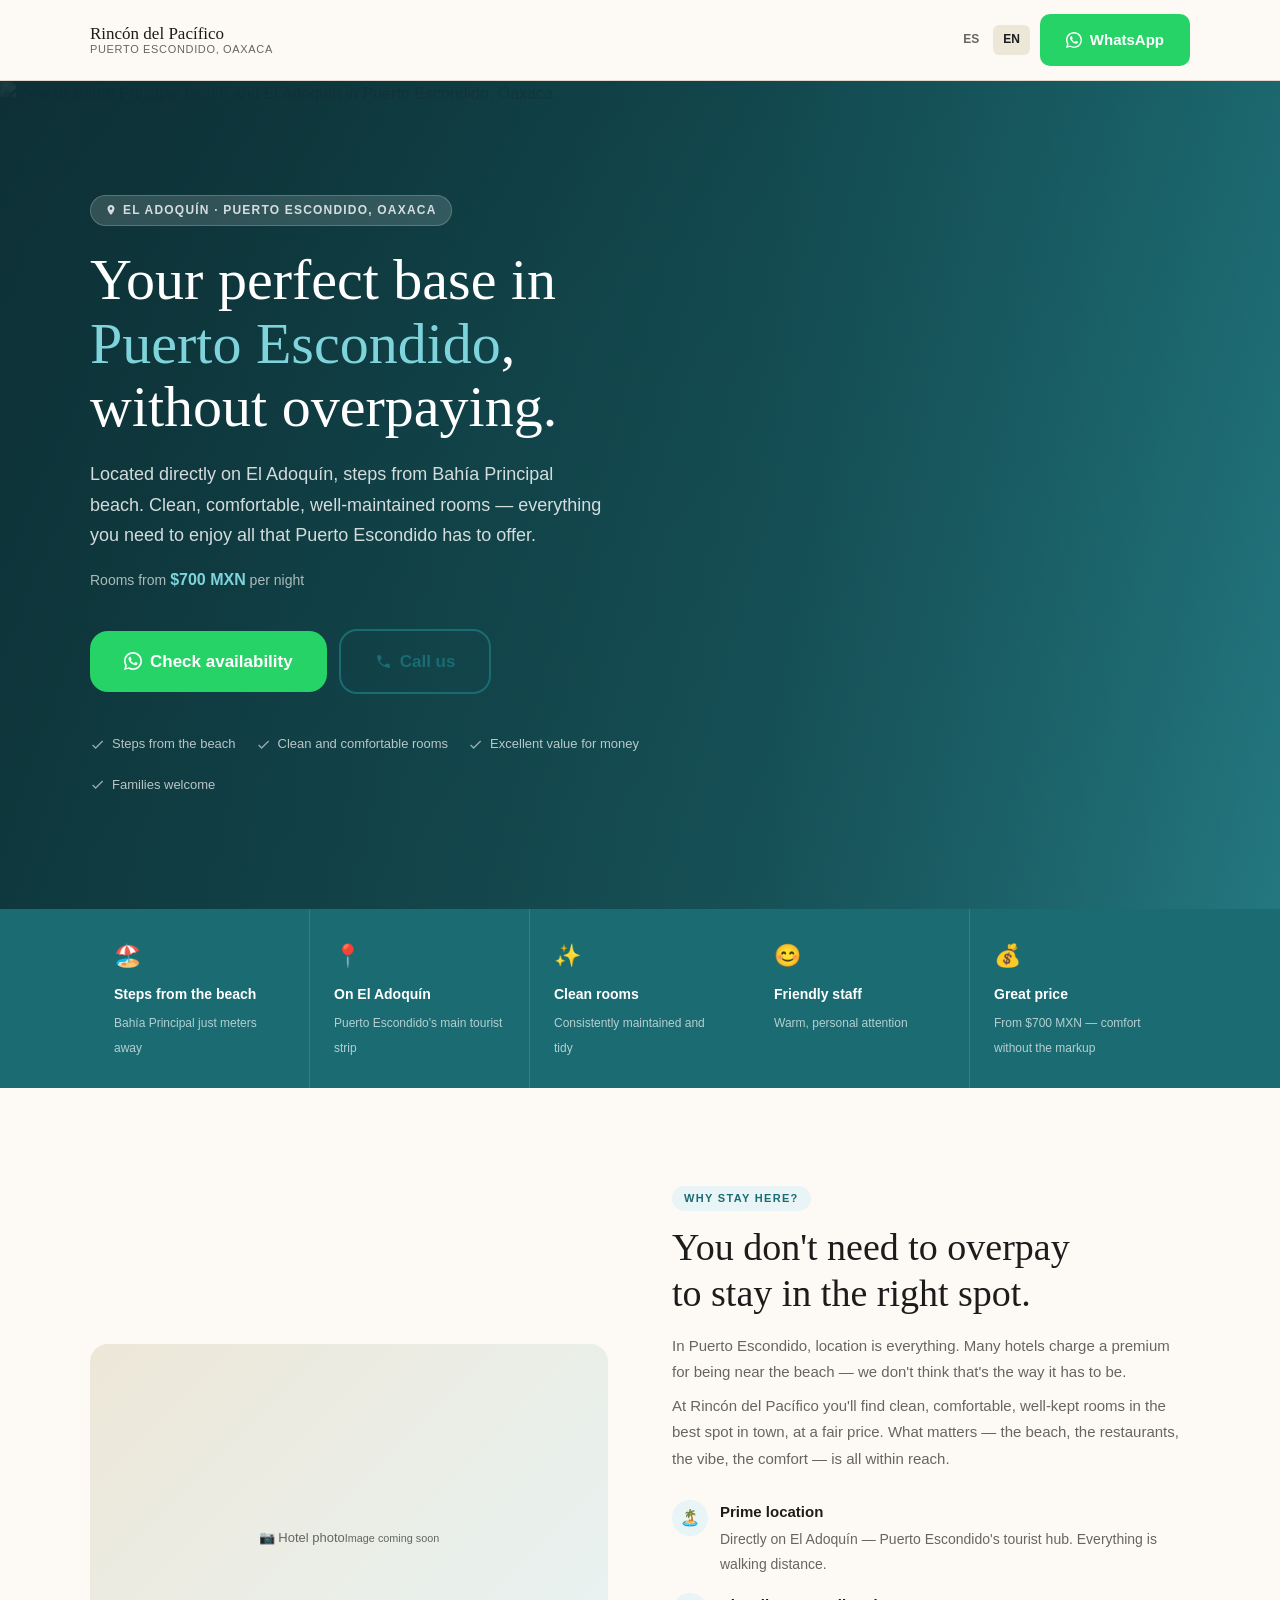
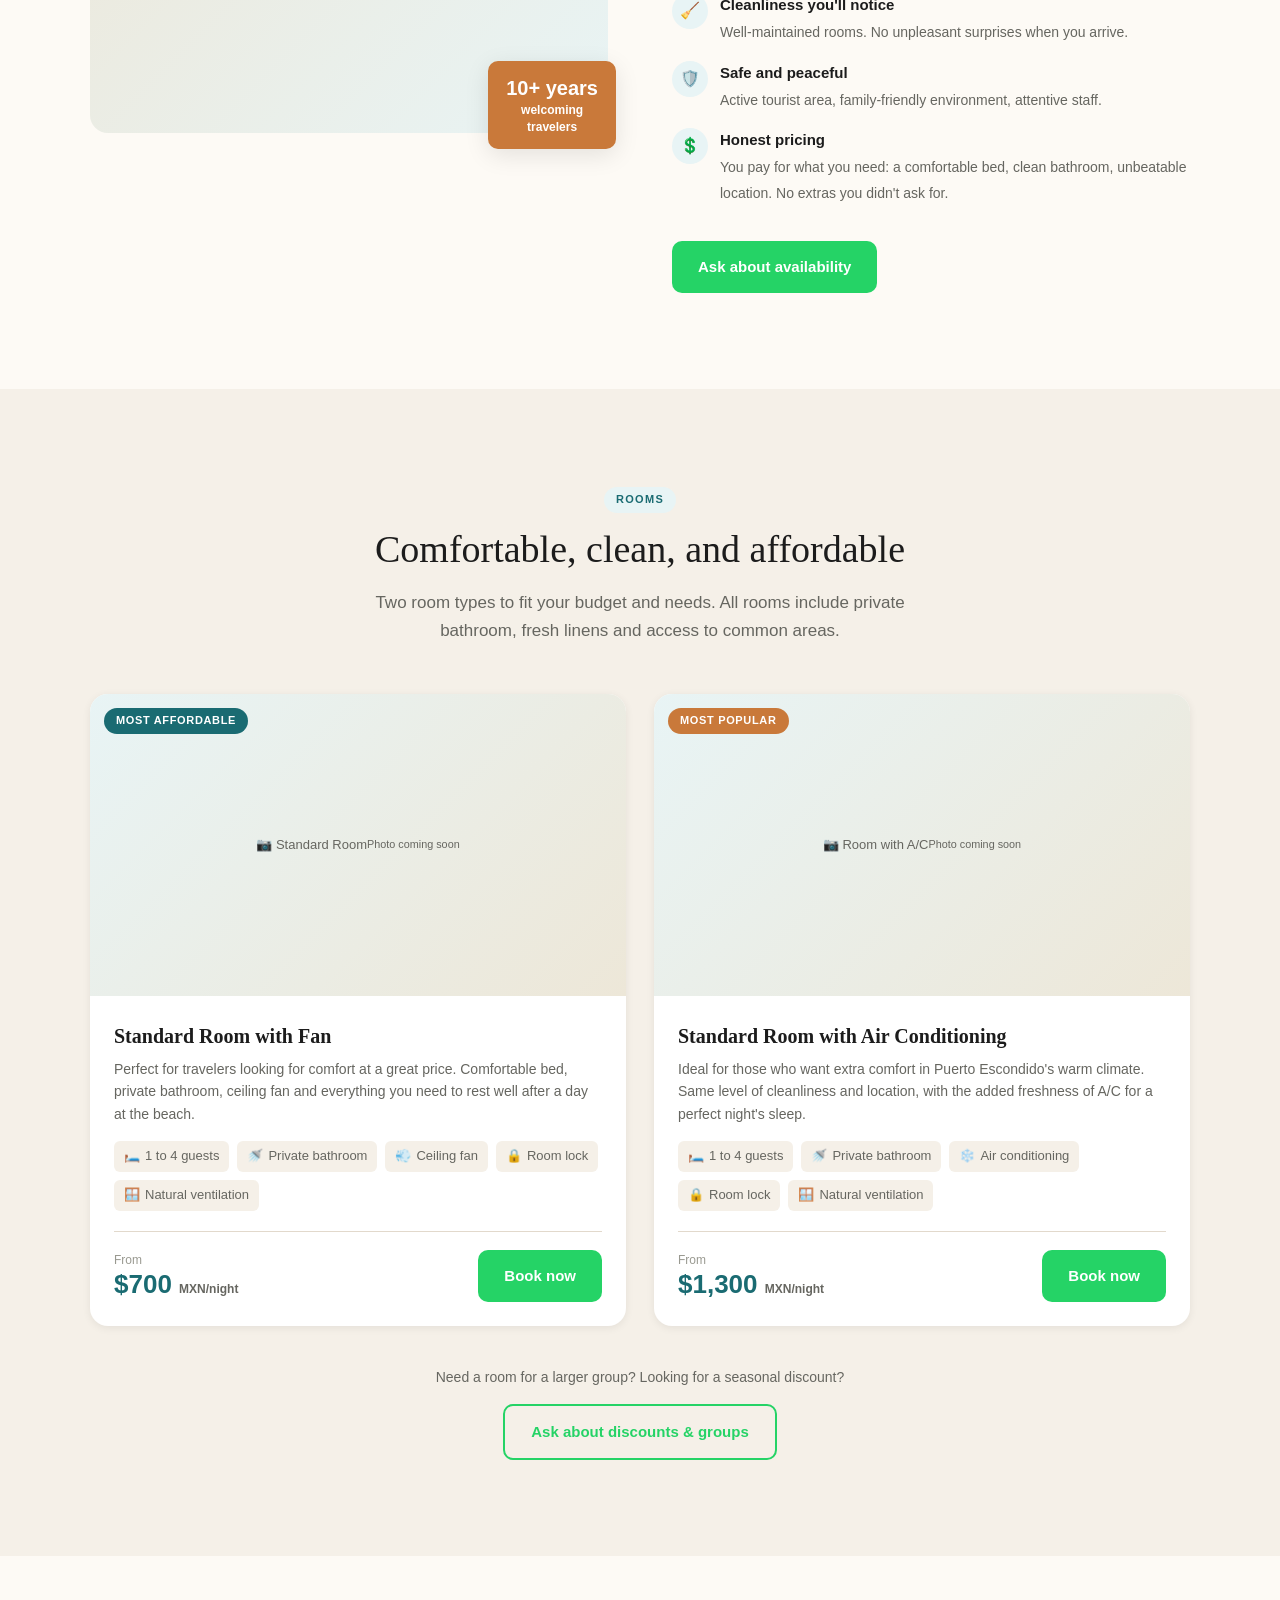
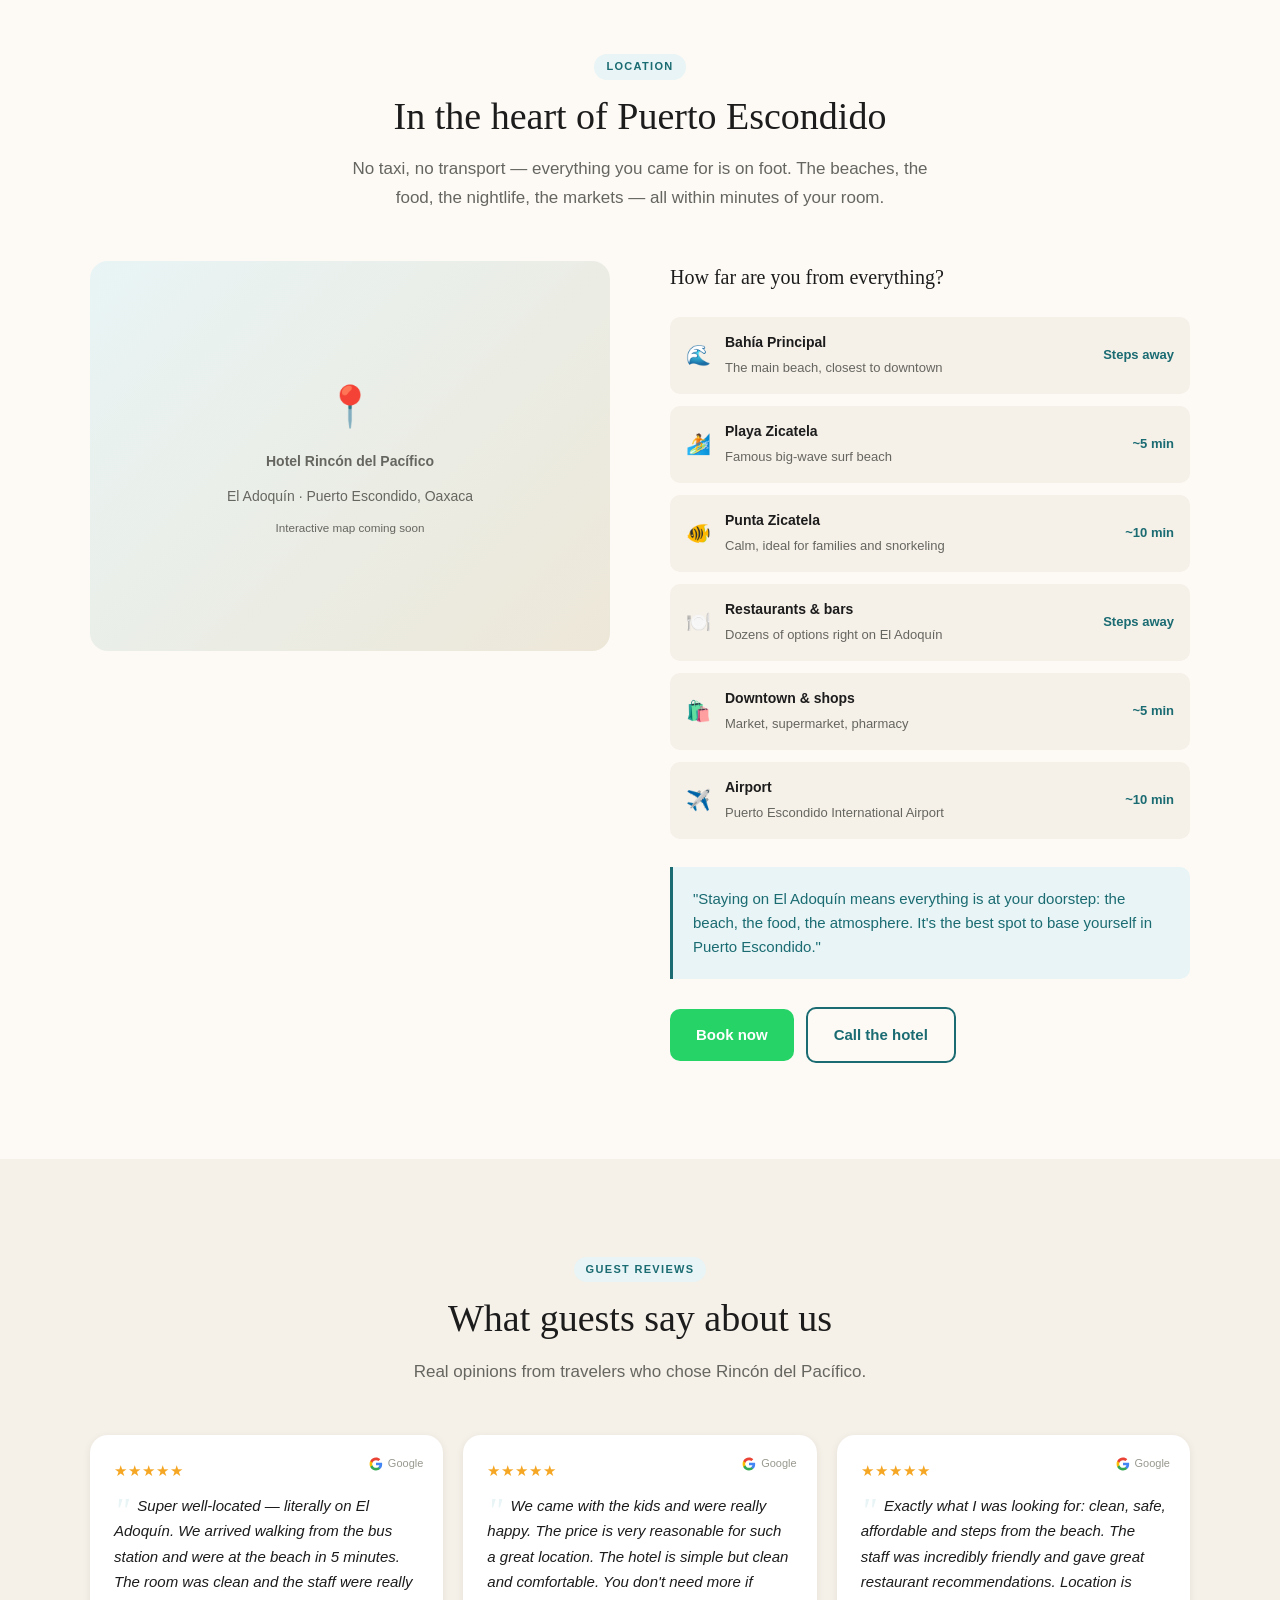
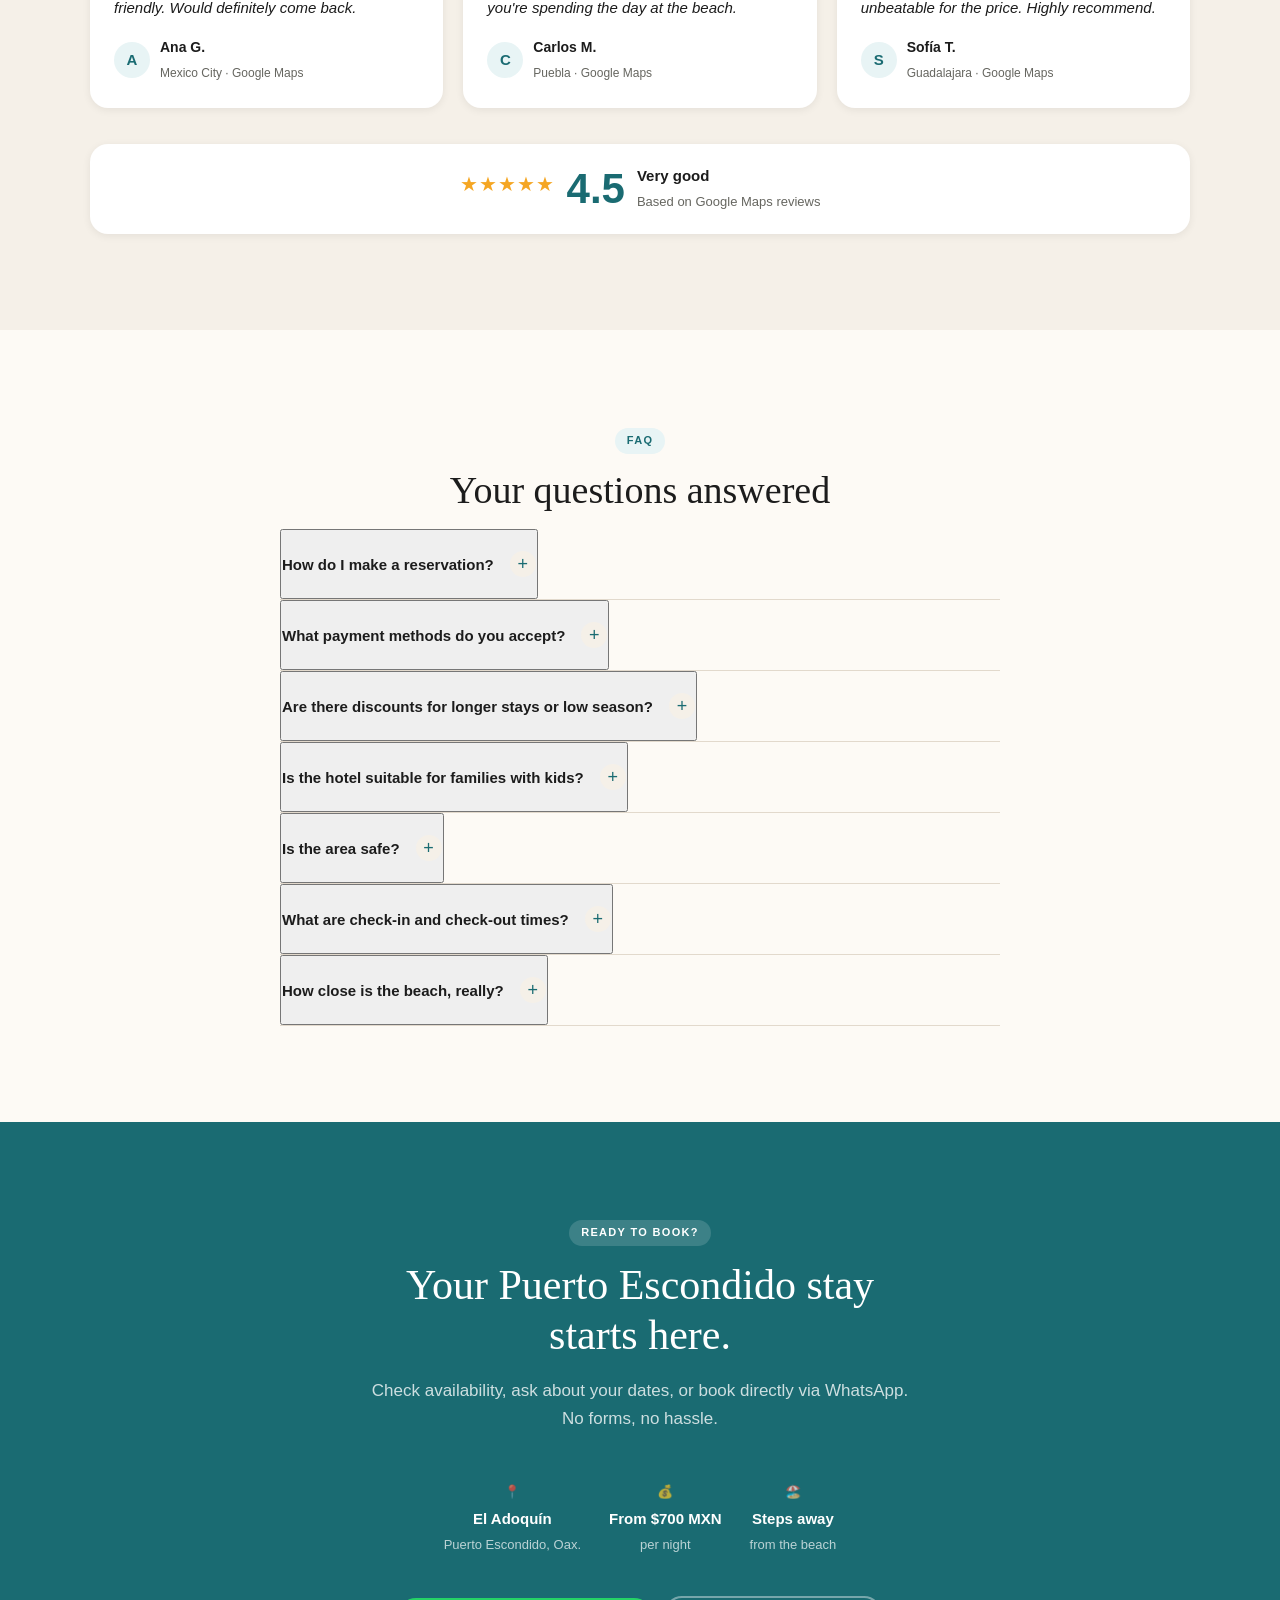
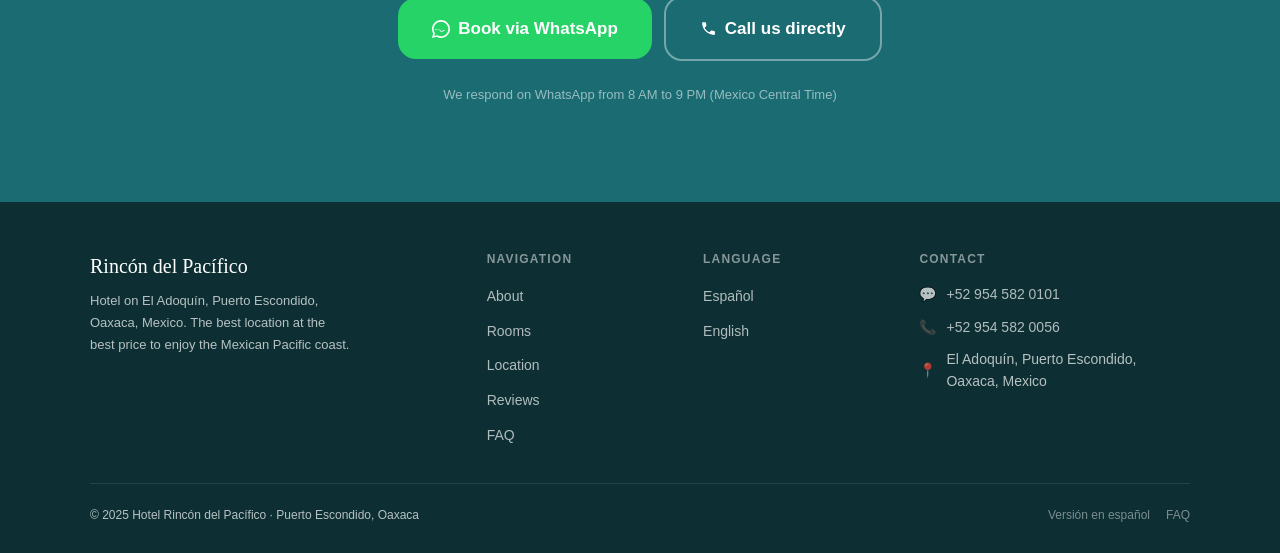
==== index-en.html @ 61cba20d "first commit" ====
<!DOCTYPE html>
<html lang="en">
<head>
  <meta charset="UTF-8" />
  <meta name="viewport" content="width=device-width, initial-scale=1.0" />

  <!-- SEO -->
  <title>Hotel Rincón del Pacífico — Hotel in Puerto Escondido, Steps from the Beach</title>
  <meta name="description"
    content="Hotel in Puerto Escondido located directly on El Adoquín, steps from Bahía Principal beach. Clean, comfortable rooms from $700 MXN. Great location, honest price. Book via WhatsApp." />
  <meta name="keywords"
    content="hotel Puerto Escondido, cheap hotel Puerto Escondido, hotel near beach Puerto Escondido, hotel El Adoquin Puerto Escondido, budget hotel Oaxaca Mexico" />
  <meta name="robots" content="index, follow" />
  <link rel="canonical" href="https://rincondelpacifico.mx/index-en.html" />

  <!-- Open Graph -->
  <meta property="og:type" content="website" />
  <meta property="og:title" content="Hotel Rincón del Pacífico — Puerto Escondido, Oaxaca" />
  <meta property="og:description"
    content="Hotel in the heart of El Adoquín, steps from the beach. Clean, comfortable and great value. Book via WhatsApp." />
  <!-- og:image placeholder — replace with actual hotel photo URL -->
  <meta property="og:image" content="https://rincondelpacifico.mx/img/og-hotel.jpg" />
  <meta property="og:url" content="https://rincondelpacifico.mx/index-en.html" />
  <meta property="og:locale" content="en_US" />

  <!-- Local Business structured data -->
  <script type="application/ld+json">
  {
    "@context": "https://schema.org",
    "@type": "LodgingBusiness",
    "name": "Rincón del Pacífico",
    "description": "Hotel in Puerto Escondido located on El Adoquín, steps from Bahía Principal beach.",
    "address": {
      "@type": "PostalAddress",
      "streetAddress": "El Adoquín",
      "addressLocality": "Puerto Escondido",
      "addressRegion": "Oaxaca",
      "addressCountry": "MX"
    },
    "telephone": "+529545820056",
    "priceRange": "$$",
    "url": "https://rincondelpacifico.mx"
  }
  </script>

  <link rel="stylesheet" href="styles.css" />
</head>

<body>

  <!-- ============================================================
       HEADER
       ============================================================ -->
  <header class="site-header" role="banner">
    <div class="container">
      <div class="header-inner">

        <!-- Logo -->
        <a href="index-en.html" class="logo" aria-label="Rincón del Pacífico — Home">
          <span class="logo-name">Rincón del Pacífico</span>
          <span class="logo-location">Puerto Escondido, Oaxaca</span>
        </a>

        <!-- Actions -->
        <div class="header-actions">

          <!-- Language switcher -->
          <nav class="lang-switcher" aria-label="Change language">
            <a href="index.html" lang="es">ES</a>
            <a href="index-en.html" class="active" aria-current="page" lang="en">EN</a>
          </nav>

          <!-- Header CTA (desktop only) -->
          <a href="https://wa.me/529545820101?text=Hi%2C%20I%20would%20like%20to%20check%20availability%20at%20Hotel%20Rinc%C3%B3n%20del%20Pac%C3%ADfico."
             class="btn btn-wa header-wa"
             target="_blank"
             rel="noopener noreferrer"
             aria-label="Check availability on WhatsApp">
            <svg width="16" height="16" viewBox="0 0 24 24" fill="currentColor" aria-hidden="true">
              <path d="M17.472 14.382c-.297-.149-1.758-.867-2.03-.967-.273-.099-.471-.148-.67.15-.197.297-.767.966-.94 1.164-.173.199-.347.223-.644.075-.297-.15-1.255-.463-2.39-1.475-.883-.788-1.48-1.761-1.653-2.059-.173-.297-.018-.458.13-.606.134-.133.298-.347.446-.52.149-.174.198-.298.298-.497.099-.198.05-.371-.025-.52-.075-.149-.669-1.612-.916-2.207-.242-.579-.487-.5-.669-.51-.173-.008-.371-.01-.57-.01-.198 0-.52.074-.792.372-.272.297-1.04 1.016-1.04 2.479 0 1.462 1.065 2.875 1.213 3.074.149.198 2.096 3.2 5.077 4.487.709.306 1.262.489 1.694.625.712.227 1.36.195 1.871.118.571-.085 1.758-.719 2.006-1.413.248-.694.248-1.289.173-1.413-.074-.124-.272-.198-.57-.347z"/>
              <path d="M12 0C5.373 0 0 5.373 0 12c0 2.123.554 4.117 1.528 5.847L.057 23.882l6.198-1.625A11.933 11.933 0 0012 24c6.627 0 12-5.373 12-12S18.627 0 12 0zm0 21.818a9.795 9.795 0 01-4.994-1.366l-.358-.212-3.68.965.981-3.581-.234-.37A9.79 9.79 0 012.182 12c0-5.415 4.403-9.818 9.818-9.818 5.415 0 9.818 4.403 9.818 9.818 0 5.415-4.403 9.818-9.818 9.818z"/>
            </svg>
            WhatsApp
          </a>
        </div>

      </div>
    </div>
  </header>

  <main id="main">

    <!-- ============================================================
         HERO
         ============================================================ -->
    <section class="hero" aria-label="Hotel introduction">
      <div class="hero-bg">
        <!-- IMAGE PLACEHOLDER — replace with high-quality photo of hotel exterior, beach, or Adoquín view
             Recommended: 1600×900px, WebP format, alt="View of Bahía Principal beach from Hotel Rincón del Pacífico in Puerto Escondido" -->
        <img src="img/hero.jpg"
             alt="View of Bahía Principal beach and El Adoquín in Puerto Escondido, Oaxaca"
             loading="eager"
             width="1600"
             height="900" />
      </div>
      <div class="hero-overlay" aria-hidden="true"></div>

      <div class="container">
        <div class="hero-content">

          <p class="hero-tag">
            <svg width="12" height="12" viewBox="0 0 24 24" fill="currentColor" aria-hidden="true"><path d="M12 2C8.13 2 5 5.13 5 9c0 5.25 7 13 7 13s7-7.75 7-13c0-3.87-3.13-7-7-7zm0 9.5c-1.38 0-2.5-1.12-2.5-2.5s1.12-2.5 2.5-2.5 2.5 1.12 2.5 2.5-1.12 2.5-2.5 2.5z"/></svg>
            El Adoquín · Puerto Escondido, Oaxaca
          </p>

          <h1 class="hero-title">
            Your perfect base in<br />
            <em>Puerto Escondido</em>,<br />
            without overpaying.
          </h1>

          <p class="hero-sub">
            Located directly on El Adoquín, steps from Bahía Principal beach.
            Clean, comfortable, well-maintained rooms — everything you need
            to enjoy all that Puerto Escondido has to offer.
          </p>

          <p class="hero-price-hint">
            Rooms from <strong>$700 MXN</strong> per night
          </p>

          <div class="cta-group">
            <a href="https://wa.me/529545820101?text=Hi%2C%20I%20would%20like%20to%20check%20availability%20and%20rates%20at%20Hotel%20Rinc%C3%B3n%20del%20Pac%C3%ADfico."
               class="btn btn-wa btn-lg"
               target="_blank"
               rel="noopener noreferrer"
               aria-label="Check availability on WhatsApp">
              <svg width="18" height="18" viewBox="0 0 24 24" fill="currentColor" aria-hidden="true">
                <path d="M17.472 14.382c-.297-.149-1.758-.867-2.03-.967-.273-.099-.471-.148-.67.15-.197.297-.767.966-.94 1.164-.173.199-.347.223-.644.075-.297-.15-1.255-.463-2.39-1.475-.883-.788-1.48-1.761-1.653-2.059-.173-.297-.018-.458.13-.606.134-.133.298-.347.446-.52.149-.174.198-.298.298-.497.099-.198.05-.371-.025-.52-.075-.149-.669-1.612-.916-2.207-.242-.579-.487-.5-.669-.51-.173-.008-.371-.01-.57-.01-.198 0-.52.074-.792.372-.272.297-1.04 1.016-1.04 2.479 0 1.462 1.065 2.875 1.213 3.074.149.198 2.096 3.2 5.077 4.487.709.306 1.262.489 1.694.625.712.227 1.36.195 1.871.118.571-.085 1.758-.719 2.006-1.413.248-.694.248-1.289.173-1.413-.074-.124-.272-.198-.57-.347z"/>
                <path d="M12 0C5.373 0 0 5.373 0 12c0 2.123.554 4.117 1.528 5.847L.057 23.882l6.198-1.625A11.933 11.933 0 0012 24c6.627 0 12-5.373 12-12S18.627 0 12 0zm0 21.818a9.795 9.795 0 01-4.994-1.366l-.358-.212-3.68.965.981-3.581-.234-.37A9.79 9.79 0 012.182 12c0-5.415 4.403-9.818 9.818-9.818 5.415 0 9.818 4.403 9.818 9.818 0 5.415-4.403 9.818-9.818 9.818z"/>
              </svg>
              Check availability
            </a>
            <a href="tel:+529545820056"
               class="btn btn-call btn-lg"
               aria-label="Call the hotel">
              <svg width="17" height="17" viewBox="0 0 24 24" fill="currentColor" aria-hidden="true">
                <path d="M6.62 10.79c1.44 2.83 3.76 5.14 6.59 6.59l2.2-2.2c.27-.27.67-.36 1.02-.24 1.12.37 2.33.57 3.57.57.55 0 1 .45 1 1V20c0 .55-.45 1-1 1-9.39 0-17-7.61-17-17 0-.55.45-1 1-1h3.5c.55 0 1 .45 1 1 0 1.25.2 2.45.57 3.57.11.35.03.74-.25 1.02l-2.2 2.2z"/>
              </svg>
              Call us
            </a>
          </div>

          <div class="hero-trust" aria-label="Hotel key highlights">
            <div class="hero-trust-item">
              <svg width="15" height="15" viewBox="0 0 24 24" fill="currentColor" aria-hidden="true"><path d="M9 16.17L4.83 12l-1.42 1.41L9 19 21 7l-1.41-1.41z"/></svg>
              Steps from the beach
            </div>
            <div class="hero-trust-item">
              <svg width="15" height="15" viewBox="0 0 24 24" fill="currentColor" aria-hidden="true"><path d="M9 16.17L4.83 12l-1.42 1.41L9 19 21 7l-1.41-1.41z"/></svg>
              Clean and comfortable rooms
            </div>
            <div class="hero-trust-item">
              <svg width="15" height="15" viewBox="0 0 24 24" fill="currentColor" aria-hidden="true"><path d="M9 16.17L4.83 12l-1.42 1.41L9 19 21 7l-1.41-1.41z"/></svg>
              Excellent value for money
            </div>
            <div class="hero-trust-item">
              <svg width="15" height="15" viewBox="0 0 24 24" fill="currentColor" aria-hidden="true"><path d="M9 16.17L4.83 12l-1.42 1.41L9 19 21 7l-1.41-1.41z"/></svg>
              Families welcome
            </div>
          </div>

        </div>
      </div>
    </section>

    <!-- ============================================================
         BENEFITS STRIP
         ============================================================ -->
    <section class="benefits-strip" aria-label="Key benefits">
      <div class="container">
        <ul class="benefits-grid" role="list">
          <li class="benefit-item">
            <span class="benefit-icon" aria-hidden="true">🏖️</span>
            <div class="benefit-text">
              <strong>Steps from the beach</strong>
              <span>Bahía Principal just meters away</span>
            </div>
          </li>
          <li class="benefit-item">
            <span class="benefit-icon" aria-hidden="true">📍</span>
            <div class="benefit-text">
              <strong>On El Adoquín</strong>
              <span>Puerto Escondido's main tourist strip</span>
            </div>
          </li>
          <li class="benefit-item">
            <span class="benefit-icon" aria-hidden="true">✨</span>
            <div class="benefit-text">
              <strong>Clean rooms</strong>
              <span>Consistently maintained and tidy</span>
            </div>
          </li>
          <li class="benefit-item">
            <span class="benefit-icon" aria-hidden="true">😊</span>
            <div class="benefit-text">
              <strong>Friendly staff</strong>
              <span>Warm, personal attention</span>
            </div>
          </li>
          <li class="benefit-item">
            <span class="benefit-icon" aria-hidden="true">💰</span>
            <div class="benefit-text">
              <strong>Great price</strong>
              <span>From $700 MXN — comfort without the markup</span>
            </div>
          </li>
        </ul>
      </div>
    </section>

    <!-- ============================================================
         WHY STAY HERE
         ============================================================ -->
    <section id="about" class="why-section section-py" aria-labelledby="why-title">
      <div class="container">
        <div class="why-grid">

          <!-- Visual -->
          <div class="why-visual reveal">
            <div class="why-img-wrap">
              <!-- IMAGE PLACEHOLDER — replace with hotel exterior or courtyard photo
                   Recommended: 800×600px, alt="Exterior of Hotel Rincón del Pacífico in Puerto Escondido" -->
              <div class="why-img-placeholder" role="img" aria-label="Hotel photo — coming soon">
                📷 Hotel photo<br /><small>Image coming soon</small>
              </div>
            </div>
            <div class="why-badge" aria-label="Over 10 years welcoming guests">
              <strong>10+ years</strong>
              welcoming<br />travelers
            </div>
          </div>

          <!-- Content -->
          <div class="why-content reveal reveal-delay-2">
            <p class="tag">Why stay here?</p>
            <h2 id="why-title" class="section-title">
              You don't need to overpay<br />to stay in the right spot.
            </h2>
            <p style="font-size:15px; color:var(--text-muted); line-height:1.75; margin-bottom:8px;">
              In Puerto Escondido, location is everything. Many hotels charge a premium
              for being near the beach — we don't think that's the way it has to be.
            </p>
            <p style="font-size:15px; color:var(--text-muted); line-height:1.75;">
              At Rincón del Pacífico you'll find clean, comfortable, well-kept rooms
              in the best spot in town, at a fair price. What matters — the beach,
              the restaurants, the vibe, the comfort — is all within reach.
            </p>

            <ul class="why-points" role="list">
              <li class="why-point">
                <div class="why-point-icon" aria-hidden="true">🏝️</div>
                <div class="why-point-text">
                  <strong>Prime location</strong>
                  <span>Directly on El Adoquín — Puerto Escondido's tourist hub. Everything is walking distance.</span>
                </div>
              </li>
              <li class="why-point">
                <div class="why-point-icon" aria-hidden="true">🧹</div>
                <div class="why-point-text">
                  <strong>Cleanliness you'll notice</strong>
                  <span>Well-maintained rooms. No unpleasant surprises when you arrive.</span>
                </div>
              </li>
              <li class="why-point">
                <div class="why-point-icon" aria-hidden="true">🛡️</div>
                <div class="why-point-text">
                  <strong>Safe and peaceful</strong>
                  <span>Active tourist area, family-friendly environment, attentive staff.</span>
                </div>
              </li>
              <li class="why-point">
                <div class="why-point-icon" aria-hidden="true">💲</div>
                <div class="why-point-text">
                  <strong>Honest pricing</strong>
                  <span>You pay for what you need: a comfortable bed, clean bathroom, unbeatable location. No extras you didn't ask for.</span>
                </div>
              </li>
            </ul>

            <div class="cta-group">
              <a href="https://wa.me/529545820101?text=Hi%2C%20I%20would%20like%20to%20know%20more%20about%20the%20hotel%20and%20your%20rates."
                 class="btn btn-wa"
                 target="_blank"
                 rel="noopener noreferrer">
                Ask about availability
              </a>
            </div>
          </div>

        </div>
      </div>
    </section>

    <!-- ============================================================
         ROOMS
         ============================================================ -->
    <section id="rooms" class="rooms-section section-py" aria-labelledby="rooms-title">
      <div class="container">
        <div class="text-center">
          <p class="tag">Rooms</p>
          <h2 id="rooms-title" class="section-title">
            Comfortable, clean, and affordable
          </h2>
          <p class="section-sub">
            Two room types to fit your budget and needs.
            All rooms include private bathroom, fresh linens and access to common areas.
          </p>
        </div>

        <div class="rooms-grid">

          <!-- Room 1: Fan -->
          <article class="room-card reveal" aria-label="Standard Room with Fan">
            <div class="room-img">
              <!-- IMAGE PLACEHOLDER — replace with fan room photo
                   Recommended: 800×450px, alt="Standard room with ceiling fan at Hotel Rincón del Pacífico" -->
              <div class="room-img-placeholder" role="img" aria-label="Standard room with fan photo — coming soon">
                📷 Standard Room<br /><small>Photo coming soon</small>
              </div>
              <span class="room-badge">Most affordable</span>
            </div>
            <div class="room-body">
              <h3 class="room-title">Standard Room with Fan</h3>
              <p class="room-desc">
                Perfect for travelers looking for comfort at a great price. Comfortable bed,
                private bathroom, ceiling fan and everything you need to rest well
                after a day at the beach.
              </p>
              <ul class="room-features" role="list" aria-label="Room features">
                <li class="room-feature"><span aria-hidden="true">🛏️</span> 1 to 4 guests</li>
                <li class="room-feature"><span aria-hidden="true">🚿</span> Private bathroom</li>
                <li class="room-feature"><span aria-hidden="true">💨</span> Ceiling fan</li>
                <li class="room-feature"><span aria-hidden="true">🔒</span> Room lock</li>
                <li class="room-feature"><span aria-hidden="true">🪟</span> Natural ventilation</li>
              </ul>
              <div class="room-footer">
                <div class="room-price">
                  <span class="room-price-from">From</span>
                  <span class="room-price-amount">$700 <span class="room-price-night">MXN/night</span></span>
                </div>
                <a href="https://wa.me/529545820101?text=Hi%2C%20I%27m%20interested%20in%20a%20standard%20room%20with%20fan.%20Do%20you%20have%20availability%3F"
                   class="btn btn-wa"
                   target="_blank"
                   rel="noopener noreferrer"
                   aria-label="Book fan room on WhatsApp">
                  Book now
                </a>
              </div>
            </div>
          </article>

          <!-- Room 2: AC -->
          <article class="room-card reveal reveal-delay-2" aria-label="Standard Room with Air Conditioning">
            <div class="room-img">
              <!-- IMAGE PLACEHOLDER — replace with AC room photo
                   Recommended: 800×450px, alt="Standard room with air conditioning at Hotel Rincón del Pacífico" -->
              <div class="room-img-placeholder" role="img" aria-label="Standard room with AC photo — coming soon">
                📷 Room with A/C<br /><small>Photo coming soon</small>
              </div>
              <span class="room-badge" style="background: var(--accent);">Most popular</span>
            </div>
            <div class="room-body">
              <h3 class="room-title">Standard Room with Air Conditioning</h3>
              <p class="room-desc">
                Ideal for those who want extra comfort in Puerto Escondido's warm climate.
                Same level of cleanliness and location, with the added freshness of A/C
                for a perfect night's sleep.
              </p>
              <ul class="room-features" role="list" aria-label="Room features">
                <li class="room-feature"><span aria-hidden="true">🛏️</span> 1 to 4 guests</li>
                <li class="room-feature"><span aria-hidden="true">🚿</span> Private bathroom</li>
                <li class="room-feature"><span aria-hidden="true">❄️</span> Air conditioning</li>
                <li class="room-feature"><span aria-hidden="true">🔒</span> Room lock</li>
                <li class="room-feature"><span aria-hidden="true">🪟</span> Natural ventilation</li>
              </ul>
              <div class="room-footer">
                <div class="room-price">
                  <span class="room-price-from">From</span>
                  <span class="room-price-amount">$1,300 <span class="room-price-night">MXN/night</span></span>
                </div>
                <a href="https://wa.me/529545820101?text=Hi%2C%20I%27m%20interested%20in%20a%20room%20with%20air%20conditioning.%20Do%20you%20have%20availability%3F"
                   class="btn btn-wa"
                   target="_blank"
                   rel="noopener noreferrer"
                   aria-label="Book AC room on WhatsApp">
                  Book now
                </a>
              </div>
            </div>
          </article>

        </div>

        <!-- Post-rooms CTA -->
        <div class="text-center" style="margin-top:40px;">
          <p style="font-size:14px; color:var(--text-muted); margin-bottom:16px;">
            Need a room for a larger group? Looking for a seasonal discount?
          </p>
          <a href="https://wa.me/529545820101?text=Hi%2C%20I%20would%20like%20to%20ask%20about%20rates%20and%20availability."
             class="btn btn-wa-outline"
             target="_blank"
             rel="noopener noreferrer">
            Ask about discounts &amp; groups
          </a>
        </div>

      </div>
    </section>

    <!-- ============================================================
         LOCATION
         ============================================================ -->
    <section id="location" class="location-section section-py" aria-labelledby="location-title">
      <div class="container">
        <div class="text-center">
          <p class="tag">Location</p>
          <h2 id="location-title" class="section-title">
            In the heart of Puerto Escondido
          </h2>
          <p class="section-sub">
            No taxi, no transport — everything you came for is on foot.
            The beaches, the food, the nightlife, the markets — all within
            minutes of your room.
          </p>
        </div>

        <div class="location-grid">

          <!-- Map -->
          <div class="reveal">
            <div class="location-map">
              <!-- MAP PLACEHOLDER — replace this div with a Google Maps iframe embed
                   Example:
                   <iframe
                     src="https://www.google.com/maps/embed?pb=..."
                     width="100%" height="100%" style="border:0;" allowfullscreen=""
                     loading="lazy" referrerpolicy="no-referrer-when-downgrade"
                     title="Location of Hotel Rincón del Pacífico in Puerto Escondido">
                   </iframe>
              -->
              <div class="location-map-placeholder" role="img" aria-label="Location map — El Adoquín, Puerto Escondido">
                <span class="map-pin" aria-hidden="true">📍</span>
                <strong>Hotel Rincón del Pacífico</strong>
                El Adoquín · Puerto Escondido, Oaxaca<br />
                <small>Interactive map coming soon</small>
              </div>
            </div>
          </div>

          <!-- Distances -->
          <div class="reveal reveal-delay-2">
            <h3 style="font-family:var(--font-body); font-size:20px; font-weight:normal; margin-bottom:20px;">
              How far are you from everything?
            </h3>

            <ul class="location-distances" role="list" aria-label="Distances from the hotel">
              <li class="distance-item">
                <span class="distance-icon" aria-hidden="true">🌊</span>
                <div class="distance-text">
                  <strong>Bahía Principal</strong>
                  <span>The main beach, closest to downtown</span>
                </div>
                <span class="distance-time">Steps away</span>
              </li>
              <li class="distance-item">
                <span class="distance-icon" aria-hidden="true">🏄</span>
                <div class="distance-text">
                  <strong>Playa Zicatela</strong>
                  <span>Famous big-wave surf beach</span>
                </div>
                <span class="distance-time">~5 min</span>
              </li>
              <li class="distance-item">
                <span class="distance-icon" aria-hidden="true">🐠</span>
                <div class="distance-text">
                  <strong>Punta Zicatela</strong>
                  <span>Calm, ideal for families and snorkeling</span>
                </div>
                <span class="distance-time">~10 min</span>
              </li>
              <li class="distance-item">
                <span class="distance-icon" aria-hidden="true">🍽️</span>
                <div class="distance-text">
                  <strong>Restaurants &amp; bars</strong>
                  <span>Dozens of options right on El Adoquín</span>
                </div>
                <span class="distance-time">Steps away</span>
              </li>
              <li class="distance-item">
                <span class="distance-icon" aria-hidden="true">🛍️</span>
                <div class="distance-text">
                  <strong>Downtown &amp; shops</strong>
                  <span>Market, supermarket, pharmacy</span>
                </div>
                <span class="distance-time">~5 min</span>
              </li>
              <li class="distance-item">
                <span class="distance-icon" aria-hidden="true">✈️</span>
                <div class="distance-text">
                  <strong>Airport</strong>
                  <span>Puerto Escondido International Airport</span>
                </div>
                <span class="distance-time">~10 min</span>
              </li>
            </ul>

            <blockquote class="location-highlight">
              "Staying on El Adoquín means everything is at your doorstep: the beach,
              the food, the atmosphere. It's the best spot to base yourself in
              Puerto Escondido."
            </blockquote>

            <div class="cta-group" style="margin-top:28px;">
              <a href="https://wa.me/529545820101?text=Hi%2C%20I%20would%20like%20to%20book%20at%20Hotel%20Rinc%C3%B3n%20del%20Pac%C3%ADfico."
                 class="btn btn-wa"
                 target="_blank"
                 rel="noopener noreferrer">
                Book now
              </a>
              <a href="tel:+529545820056" class="btn btn-call">
                Call the hotel
              </a>
            </div>

          </div>

        </div>
      </div>
    </section>

    <!-- ============================================================
         SOCIAL PROOF / REVIEWS
         ============================================================ -->
    <section id="reviews" class="reviews-section section-py" aria-labelledby="reviews-title">
      <div class="container">
        <div class="text-center">
          <p class="tag">Guest reviews</p>
          <h2 id="reviews-title" class="section-title">
            What guests say about us
          </h2>
          <p class="section-sub">
            Real opinions from travelers who chose Rincón del Pacífico.
          </p>
        </div>

        <!-- REVIEWS PLACEHOLDER — replace with real Google Reviews or embed
             To use real reviews:
             1. Get your Google Place ID
             2. Copy review text, author name, and rating
             3. Replace the placeholder content below -->
        <div class="reviews-grid">

          <article class="review-card reveal" aria-label="Review by Ana G.">
            <div class="google-badge" aria-label="Google review">
              <svg width="14" height="14" viewBox="0 0 24 24" aria-hidden="true"><path fill="#4285F4" d="M22.56 12.25c0-.78-.07-1.53-.2-2.25H12v4.26h5.92c-.26 1.37-1.04 2.53-2.21 3.31v2.77h3.57c2.08-1.92 3.28-4.74 3.28-8.09z"/><path fill="#34A853" d="M12 23c2.97 0 5.46-.98 7.28-2.66l-3.57-2.77c-.98.66-2.23 1.06-3.71 1.06-2.86 0-5.29-1.93-6.16-4.53H2.18v2.84C3.99 20.53 7.7 23 12 23z"/><path fill="#FBBC05" d="M5.84 14.09c-.22-.66-.35-1.36-.35-2.09s.13-1.43.35-2.09V7.07H2.18C1.43 8.55 1 10.22 1 12s.43 3.45 1.18 4.93l2.85-2.22.81-.62z"/><path fill="#EA4335" d="M12 5.38c1.62 0 3.06.56 4.21 1.64l3.15-3.15C17.45 2.09 14.97 1 12 1 7.7 1 3.99 3.47 2.18 7.07l3.66 2.84c.87-2.6 3.3-4.53 6.16-4.53z"/></svg>
              Google
            </div>
            <div class="review-stars" aria-label="5 stars">★★★★★</div>
            <p class="review-text">
              Super well-located — literally on El Adoquín. We arrived walking from the
              bus station and were at the beach in 5 minutes. The room was clean and
              the staff were really friendly. Would definitely come back.
            </p>
            <div class="reviewer">
              <div class="reviewer-avatar" aria-hidden="true">A</div>
              <div class="reviewer-info">
                <strong>Ana G.</strong>
                <span>Mexico City · Google Maps</span>
              </div>
            </div>
          </article>

          <article class="review-card reveal reveal-delay-1" aria-label="Review by Carlos M.">
            <div class="google-badge" aria-label="Google review">
              <svg width="14" height="14" viewBox="0 0 24 24" aria-hidden="true"><path fill="#4285F4" d="M22.56 12.25c0-.78-.07-1.53-.2-2.25H12v4.26h5.92c-.26 1.37-1.04 2.53-2.21 3.31v2.77h3.57c2.08-1.92 3.28-4.74 3.28-8.09z"/><path fill="#34A853" d="M12 23c2.97 0 5.46-.98 7.28-2.66l-3.57-2.77c-.98.66-2.23 1.06-3.71 1.06-2.86 0-5.29-1.93-6.16-4.53H2.18v2.84C3.99 20.53 7.7 23 12 23z"/><path fill="#FBBC05" d="M5.84 14.09c-.22-.66-.35-1.36-.35-2.09s.13-1.43.35-2.09V7.07H2.18C1.43 8.55 1 10.22 1 12s.43 3.45 1.18 4.93l2.85-2.22.81-.62z"/><path fill="#EA4335" d="M12 5.38c1.62 0 3.06.56 4.21 1.64l3.15-3.15C17.45 2.09 14.97 1 12 1 7.7 1 3.99 3.47 2.18 7.07l3.66 2.84c.87-2.6 3.3-4.53 6.16-4.53z"/></svg>
              Google
            </div>
            <div class="review-stars" aria-label="5 stars">★★★★★</div>
            <p class="review-text">
              We came with the kids and were really happy. The price is very reasonable
              for such a great location. The hotel is simple but clean and comfortable.
              You don't need more if you're spending the day at the beach.
            </p>
            <div class="reviewer">
              <div class="reviewer-avatar" aria-hidden="true">C</div>
              <div class="reviewer-info">
                <strong>Carlos M.</strong>
                <span>Puebla · Google Maps</span>
              </div>
            </div>
          </article>

          <article class="review-card reveal reveal-delay-2" aria-label="Review by Sofía T.">
            <div class="google-badge" aria-label="Google review">
              <svg width="14" height="14" viewBox="0 0 24 24" aria-hidden="true"><path fill="#4285F4" d="M22.56 12.25c0-.78-.07-1.53-.2-2.25H12v4.26h5.92c-.26 1.37-1.04 2.53-2.21 3.31v2.77h3.57c2.08-1.92 3.28-4.74 3.28-8.09z"/><path fill="#34A853" d="M12 23c2.97 0 5.46-.98 7.28-2.66l-3.57-2.77c-.98.66-2.23 1.06-3.71 1.06-2.86 0-5.29-1.93-6.16-4.53H2.18v2.84C3.99 20.53 7.7 23 12 23z"/><path fill="#FBBC05" d="M5.84 14.09c-.22-.66-.35-1.36-.35-2.09s.13-1.43.35-2.09V7.07H2.18C1.43 8.55 1 10.22 1 12s.43 3.45 1.18 4.93l2.85-2.22.81-.62z"/><path fill="#EA4335" d="M12 5.38c1.62 0 3.06.56 4.21 1.64l3.15-3.15C17.45 2.09 14.97 1 12 1 7.7 1 3.99 3.47 2.18 7.07l3.66 2.84c.87-2.6 3.3-4.53 6.16-4.53z"/></svg>
              Google
            </div>
            <div class="review-stars" aria-label="5 stars">★★★★★</div>
            <p class="review-text">
              Exactly what I was looking for: clean, safe, affordable and steps from the beach.
              The staff was incredibly friendly and gave great restaurant recommendations.
              Location is unbeatable for the price. Highly recommend.
            </p>
            <div class="reviewer">
              <div class="reviewer-avatar" aria-hidden="true">S</div>
              <div class="reviewer-info">
                <strong>Sofía T.</strong>
                <span>Guadalajara · Google Maps</span>
              </div>
            </div>
          </article>

        </div>

        <!-- Reviews aggregate -->
        <div class="reviews-summary" aria-label="Average Google rating">
          <div class="review-stars" style="font-size:20px;" aria-hidden="true">★★★★★</div>
          <div class="reviews-score" aria-label="4.5 stars">4.5</div>
          <div class="reviews-meta">
            <strong>Very good</strong>
            <!-- REVIEWS PLACEHOLDER — replace with actual review count from Google -->
            <span>Based on Google Maps reviews</span>
          </div>
        </div>

      </div>
    </section>

    <!-- ============================================================
         FAQ
         ============================================================ -->
    <section id="faq" class="faq-section section-py" aria-labelledby="faq-title">
      <div class="container">
        <div class="text-center">
          <p class="tag">FAQ</p>
          <h2 id="faq-title" class="section-title">
            Your questions answered
          </h2>
        </div>

        <ul class="faq-list" role="list">

          <li class="faq-item">
            <button class="faq-q" aria-expanded="false" aria-controls="faq-a-1">
              How do I make a reservation?
              <span class="faq-toggle" aria-hidden="true">+</span>
            </button>
            <div class="faq-a" id="faq-a-1" role="region">
              The fastest way is via WhatsApp at <a href="https://wa.me/529545820101" target="_blank" rel="noopener noreferrer" style="color:var(--ocean); font-weight:600;">+52 954 582 0101</a>.
              Just tell us your dates, how many guests and which room type you need.
              You can also call us at <a href="tel:+529545820056" style="color:var(--ocean); font-weight:600;">+52 954 582 0056</a>.
              No complicated process — it's quick and direct.
            </div>
          </li>

          <li class="faq-item">
            <button class="faq-q" aria-expanded="false" aria-controls="faq-a-2">
              What payment methods do you accept?
              <span class="faq-toggle" aria-hidden="true">+</span>
            </button>
            <div class="faq-a" id="faq-a-2" role="region">
              We accept cash (Mexican pesos). Contact us directly to discuss payment
              options available during your visit or to arrange a deposit in advance
              if needed.
            </div>
          </li>

          <li class="faq-item">
            <button class="faq-q" aria-expanded="false" aria-controls="faq-a-3">
              Are there discounts for longer stays or low season?
              <span class="faq-toggle" aria-hidden="true">+</span>
            </button>
            <div class="faq-a" id="faq-a-3" role="region">
              Yes. We offer special rates during low season and for multi-day stays.
              Message us on WhatsApp with your dates and we'll give you the best
              available price.
            </div>
          </li>

          <li class="faq-item">
            <button class="faq-q" aria-expanded="false" aria-controls="faq-a-4">
              Is the hotel suitable for families with kids?
              <span class="faq-toggle" aria-hidden="true">+</span>
            </button>
            <div class="faq-a" id="faq-a-4" role="region">
              Absolutely. Rooms accommodate up to 4 guests and we're located in an
              active, safe tourist area. Many families stay with us during school
              holidays and vacations.
            </div>
          </li>

          <li class="faq-item">
            <button class="faq-q" aria-expanded="false" aria-controls="faq-a-5">
              Is the area safe?
              <span class="faq-toggle" aria-hidden="true">+</span>
            </button>
            <div class="faq-a" id="faq-a-5" role="region">
              El Adoquín is the main tourist strip of Puerto Escondido — busy day and night
              with travelers, restaurants and shops. It's considered one of the safest
              and most accessible areas in the city, and is well-lit and active at all hours.
            </div>
          </li>

          <li class="faq-item">
            <button class="faq-q" aria-expanded="false" aria-controls="faq-a-6">
              What are check-in and check-out times?
              <span class="faq-toggle" aria-hidden="true">+</span>
            </button>
            <div class="faq-a" id="faq-a-6" role="region">
              Standard check-in is from 2:00 PM and check-out is by 12:00 PM noon.
              If you need different times, let us know in advance — we do our best
              to accommodate your itinerary.
            </div>
          </li>

          <li class="faq-item">
            <button class="faq-q" aria-expanded="false" aria-controls="faq-a-7">
              How close is the beach, really?
              <span class="faq-toggle" aria-hidden="true">+</span>
            </button>
            <div class="faq-a" id="faq-a-7" role="region">
              Bahía Principal is literally steps from the hotel — under 2 minutes on foot.
              Playa Zicatela, famous for its waves, is about 5 minutes walking or a
              short taxi ride. You don't need transport to reach the beach from here.
            </div>
          </li>

        </ul>

      </div>
    </section>

    <!-- ============================================================
         FINAL CTA
         ============================================================ -->
    <section class="final-cta section-py" aria-labelledby="final-cta-title">
      <div class="container">
        <div class="final-cta-box">

          <p class="tag" style="background:rgba(255,255,255,0.15); color:#fff; border-color:rgba(255,255,255,0.2);">
            Ready to book?
          </p>

          <h2 id="final-cta-title" class="section-title">
            Your Puerto Escondido stay<br />starts here.
          </h2>

          <p class="section-sub">
            Check availability, ask about your dates, or book directly
            via WhatsApp. No forms, no hassle.
          </p>

          <div class="final-cta-details">
            <div class="cta-detail-item">
              <span>📍</span>
              <strong>El Adoquín</strong>
              Puerto Escondido, Oax.
            </div>
            <div class="cta-detail-item">
              <span>💰</span>
              <strong>From $700 MXN</strong>
              per night
            </div>
            <div class="cta-detail-item">
              <span>🏖️</span>
              <strong>Steps away</strong>
              from the beach
            </div>
          </div>

          <div class="cta-group">
            <a href="https://wa.me/529545820101?text=Hi%2C%20I%20would%20like%20to%20book%20at%20Hotel%20Rinc%C3%B3n%20del%20Pac%C3%ADfico.%20Can%20you%20help%20me%20with%20availability%3F"
               class="btn btn-wa btn-lg"
               target="_blank"
               rel="noopener noreferrer"
               aria-label="Book via WhatsApp">
              <svg width="18" height="18" viewBox="0 0 24 24" fill="currentColor" aria-hidden="true">
                <path d="M17.472 14.382c-.297-.149-1.758-.867-2.03-.967-.273-.099-.471-.148-.67.15-.197.297-.767.966-.94 1.164-.173.199-.347.223-.644.075-.297-.15-1.255-.463-2.39-1.475-.883-.788-1.76-1.653-2.059-.173-.297-.018-.458.13-.606.134-.133.298-.347.446-.52.149-.174.198-.298.298-.497.099-.198.05-.371-.025-.52-.075-.149-.669-1.612-.916-2.207-.242-.579-.487-.5-.669-.51-.173-.008-.371-.01-.57-.01-.198 0-.52.074-.792.372-.272.297-1.04 1.016-1.04 2.479 0 1.462 1.065 2.875 1.213 3.074.149.198 2.096 3.2 5.077 4.487.709.306 1.262.489 1.694.625.712.227 1.36.195 1.871.118.571-.085 1.758-.719 2.006-1.413.248-.694.248-1.289.173-1.413-.074-.124-.272-.198-.57-.347z"/>
                <path d="M12 0C5.373 0 0 5.373 0 12c0 2.123.554 4.117 1.528 5.847L.057 23.882l6.198-1.625A11.933 11.933 0 0012 24c6.627 0 12-5.373 12-12S18.627 0 12 0zm0 21.818a9.795 9.795 0 01-4.994-1.366l-.358-.212-3.68.965.981-3.581-.234-.37A9.79 9.79 0 012.182 12c0-5.415 4.403-9.818 9.818-9.818 5.415 0 9.818 4.403 9.818 9.818 0 5.415-4.403 9.818-9.818 9.818z"/>
              </svg>
              Book via WhatsApp
            </a>
            <a href="tel:+529545820056" class="btn btn-call btn-lg" aria-label="Call directly">
              <svg width="17" height="17" viewBox="0 0 24 24" fill="currentColor" aria-hidden="true">
                <path d="M6.62 10.79c1.44 2.83 3.76 5.14 6.59 6.59l2.2-2.2c.27-.27.67-.36 1.02-.24 1.12.37 2.33.57 3.57.57.55 0 1 .45 1 1V20c0 .55-.45 1-1 1-9.39 0-17-7.61-17-17 0-.55.45-1 1-1h3.5c.55 0 1 .45 1 1 0 1.25.2 2.45.57 3.57.11.35.03.74-.25 1.02l-2.2 2.2z"/>
              </svg>
              Call us directly
            </a>
          </div>

          <p class="final-cta-note">
            We respond on WhatsApp from 8 AM to 9 PM (Mexico Central Time)
          </p>

        </div>
      </div>
    </section>

  </main>

  <!-- ============================================================
       FOOTER
       ============================================================ -->
  <footer class="site-footer" role="contentinfo">
    <div class="container">
      <div class="footer-grid">

        <div>
          <p class="footer-logo-name">Rincón del Pacífico</p>
          <p class="footer-desc">
            Hotel on El Adoquín, Puerto Escondido, Oaxaca, Mexico.
            The best location at the best price to enjoy the Mexican Pacific coast.
          </p>
        </div>

        <div>
          <p class="footer-col-title">Navigation</p>
          <ul class="footer-links" role="list">
            <li><a href="#about">About</a></li>
            <li><a href="#rooms">Rooms</a></li>
            <li><a href="#location">Location</a></li>
            <li><a href="#reviews">Reviews</a></li>
            <li><a href="#faq">FAQ</a></li>
          </ul>
        </div>

        <div>
          <p class="footer-col-title">Language</p>
          <ul class="footer-links" role="list">
            <li><a href="index.html">Español</a></li>
            <li><a href="index-en.html" aria-current="page">English</a></li>
          </ul>
        </div>

        <div>
          <p class="footer-col-title">Contact</p>
          <ul class="footer-contact-items" role="list">
            <li class="footer-contact-item">
              <span aria-hidden="true">💬</span>
              <!-- WhatsApp: +52 954 582 0101 -->
              <a href="https://wa.me/529545820101" target="_blank" rel="noopener noreferrer"
                 aria-label="Hotel WhatsApp">+52 954 582 0101</a>
            </li>
            <li class="footer-contact-item">
              <span aria-hidden="true">📞</span>
              <!-- Phone: +52 954 582 0056 -->
              <a href="tel:+529545820056" aria-label="Hotel phone">+52 954 582 0056</a>
            </li>
            <li class="footer-contact-item">
              <span aria-hidden="true">📍</span>
              <span>El Adoquín, Puerto Escondido, Oaxaca, Mexico</span>
            </li>
          </ul>
        </div>

      </div>

      <div class="footer-bottom">
        <span>© 2025 Hotel Rincón del Pacífico · Puerto Escondido, Oaxaca</span>
        <div class="footer-bottom-links">
          <a href="index.html">Versión en español</a>
          <a href="#faq">FAQ</a>
        </div>
      </div>

    </div>
  </footer>

  <script src="script.js"></script>
</body>
</html>
---- styles.css ----
/* ============================================================
   Rincón del Pacífico — Main Stylesheet
   Mobile-first, clean, minimal with tropical warmth
   ============================================================ */

/* --- Reset & Base --- */
*, *::before, *::after {
  box-sizing: border-box;
  margin: 0;
  padding: 0;
}

:root {
  --sand:       #F5F0E8;
  --sand-dark:  #EDE7D8;
  --ocean:      #1A6B72;
  --ocean-light:#2A8A93;
  --ocean-pale: #E8F4F5;
  --warm-white: #FDFAF5;
  --text:       #1C1C1C;
  --text-muted: #666660;
  --text-light: #999990;
  --wa-green:   #25D366;
  --wa-dark:    #1DA851;
  --accent:     #C9793A;
  --accent-light:#F0D4B8;
  --border:     #E2D9CC;
  --radius:     10px;
  --radius-lg:  18px;
  --shadow-sm:  0 2px 8px rgba(0,0,0,0.07);
  --shadow-md:  0 6px 24px rgba(0,0,0,0.10);
  --shadow-lg:  0 16px 48px rgba(0,0,0,0.13);
  --font-body:  'Georgia', serif;
  --font-ui:    -apple-system, BlinkMacSystemFont, 'Segoe UI', Roboto, sans-serif;
  --max-w:      1140px;
  --section-py: 72px;
}

html {
  scroll-behavior: smooth;
  font-size: 16px;
}

body {
  font-family: var(--font-ui);
  color: var(--text);
  background: var(--warm-white);
  line-height: 1.6;
  -webkit-font-smoothing: antialiased;
}

img {
  display: block;
  max-width: 100%;
}

a {
  color: inherit;
  text-decoration: none;
}

ul {
  list-style: none;
}

/* --- Utility --- */
.container {
  width: 100%;
  max-width: var(--max-w);
  margin: 0 auto;
  padding: 0 20px;
}

.section-py {
  padding-top: var(--section-py);
  padding-bottom: var(--section-py);
}

.text-center { text-align: center; }

.tag {
  display: inline-block;
  font-size: 11px;
  font-weight: 700;
  letter-spacing: 0.12em;
  text-transform: uppercase;
  color: var(--ocean);
  background: var(--ocean-pale);
  padding: 4px 12px;
  border-radius: 30px;
  margin-bottom: 14px;
}

.section-title {
  font-family: var(--font-body);
  font-size: clamp(24px, 4vw, 38px);
  font-weight: normal;
  line-height: 1.2;
  color: var(--text);
  margin-bottom: 16px;
}

.section-sub {
  font-size: clamp(15px, 2vw, 17px);
  color: var(--text-muted);
  max-width: 600px;
  margin: 0 auto 48px;
  line-height: 1.7;
}

/* --- Buttons --- */
.btn {
  display: inline-flex;
  align-items: center;
  gap: 8px;
  padding: 14px 26px;
  border-radius: var(--radius);
  font-size: 15px;
  font-weight: 600;
  cursor: pointer;
  border: none;
  transition: transform 0.15s ease, box-shadow 0.15s ease, background 0.15s ease;
  text-align: center;
  white-space: nowrap;
  text-decoration: none;
}

.btn:hover {
  transform: translateY(-2px);
  box-shadow: var(--shadow-md);
}

.btn:active {
  transform: translateY(0);
}

.btn-wa {
  background: var(--wa-green);
  color: #fff;
}

.btn-wa:hover {
  background: var(--wa-dark);
}

.btn-call {
  background: transparent;
  color: var(--ocean);
  border: 2px solid var(--ocean);
}

.btn-call:hover {
  background: var(--ocean);
  color: #fff;
}

.btn-wa-outline {
  background: transparent;
  color: var(--wa-green);
  border: 2px solid var(--wa-green);
}

.btn-wa-outline:hover {
  background: var(--wa-green);
  color: #fff;
}

.btn-lg {
  padding: 17px 34px;
  font-size: 17px;
  border-radius: var(--radius-lg);
}

.btn-block {
  width: 100%;
  justify-content: center;
}

.cta-group {
  display: flex;
  flex-wrap: wrap;
  gap: 12px;
  align-items: center;
}

/* --- Header / Nav --- */
.site-header {
  position: sticky;
  top: 0;
  z-index: 100;
  background: rgba(253, 250, 245, 0.95);
  backdrop-filter: blur(10px);
  -webkit-backdrop-filter: blur(10px);
  border-bottom: 1px solid var(--border);
  padding: 14px 0;
  transition: box-shadow 0.2s;
}

.site-header.scrolled {
  box-shadow: var(--shadow-sm);
}

.header-inner {
  display: flex;
  align-items: center;
  justify-content: space-between;
  gap: 16px;
}

.logo {
  display: flex;
  flex-direction: column;
  line-height: 1.15;
}

.logo-name {
  font-family: var(--font-body);
  font-size: 17px;
  font-weight: normal;
  color: var(--text);
}

.logo-location {
  font-size: 11px;
  color: var(--text-muted);
  letter-spacing: 0.06em;
  text-transform: uppercase;
}

.header-actions {
  display: flex;
  align-items: center;
  gap: 10px;
}

.lang-switcher {
  display: flex;
  gap: 4px;
}

.lang-switcher a {
  font-size: 12px;
  font-weight: 600;
  padding: 5px 10px;
  border-radius: 6px;
  color: var(--text-muted);
  transition: background 0.15s, color 0.15s;
}

.lang-switcher a:hover,
.lang-switcher a.active {
  background: var(--sand-dark);
  color: var(--text);
}

.header-wa {
  display: none;
}

/* --- Hero --- */
.hero {
  position: relative;
  min-height: 92vh;
  display: flex;
  align-items: center;
  overflow: hidden;
  background: #0F3D42;
}

.hero-bg {
  position: absolute;
  inset: 0;
  /* IMAGE PLACEHOLDER — replace src with actual hero photo */
  background: linear-gradient(135deg, #0F3D42 0%, #1A6B72 40%, #2A8A93 100%);
  z-index: 0;
}

.hero-bg img {
  width: 100%;
  height: 100%;
  object-fit: cover;
  opacity: 0.35;
}

.hero-overlay {
  position: absolute;
  inset: 0;
  background: linear-gradient(
    to right,
    rgba(12, 45, 50, 0.82) 0%,
    rgba(12, 45, 50, 0.55) 60%,
    rgba(12, 45, 50, 0.20) 100%
  );
  z-index: 1;
}

.hero-content {
  position: relative;
  z-index: 2;
  max-width: 620px;
  color: #fff;
  padding: 60px 0;
}

.hero-tag {
  display: inline-flex;
  align-items: center;
  gap: 6px;
  font-size: 12px;
  font-weight: 700;
  letter-spacing: 0.1em;
  text-transform: uppercase;
  color: rgba(255,255,255,0.8);
  background: rgba(255,255,255,0.15);
  padding: 5px 14px;
  border-radius: 30px;
  margin-bottom: 22px;
  border: 1px solid rgba(255,255,255,0.2);
}

.hero-title {
  font-family: var(--font-body);
  font-size: clamp(32px, 6vw, 58px);
  line-height: 1.1;
  margin-bottom: 20px;
  font-weight: normal;
}

.hero-title em {
  font-style: normal;
  color: #7FD4DC;
}

.hero-sub {
  font-size: clamp(15px, 2.2vw, 18px);
  color: rgba(255,255,255,0.82);
  line-height: 1.7;
  margin-bottom: 16px;
  max-width: 520px;
}

.hero-price-hint {
  font-size: 14px;
  color: rgba(255,255,255,0.65);
  margin-bottom: 36px;
}

.hero-price-hint strong {
  color: #7FD4DC;
  font-size: 16px;
}

.hero .cta-group {
  margin-bottom: 40px;
}

.hero-trust {
  display: flex;
  flex-wrap: wrap;
  gap: 20px;
}

.hero-trust-item {
  display: flex;
  align-items: center;
  gap: 7px;
  font-size: 13px;
  color: rgba(255,255,255,0.70);
}

.hero-trust-item svg {
  opacity: 0.8;
  flex-shrink: 0;
}

/* --- Benefits Strip --- */
.benefits-strip {
  background: var(--ocean);
  color: #fff;
  padding: 0;
}

.benefits-grid {
  display: grid;
  grid-template-columns: repeat(2, 1fr);
  gap: 0;
}

.benefit-item {
  padding: 28px 24px;
  border-right: 1px solid rgba(255,255,255,0.12);
  border-bottom: 1px solid rgba(255,255,255,0.12);
  display: flex;
  align-items: flex-start;
  gap: 14px;
  transition: background 0.2s;
}

.benefit-item:nth-child(even) {
  border-right: none;
}

.benefit-item:nth-last-child(-n+2) {
  border-bottom: none;
}

.benefit-icon {
  font-size: 22px;
  flex-shrink: 0;
  margin-top: 1px;
}

.benefit-text strong {
  display: block;
  font-size: 14px;
  font-weight: 700;
  margin-bottom: 3px;
}

.benefit-text span {
  font-size: 12px;
  color: rgba(255,255,255,0.68);
  line-height: 1.5;
}

/* --- Why Section --- */
.why-section {
  background: var(--warm-white);
}

.why-grid {
  display: grid;
  grid-template-columns: 1fr;
  gap: 48px;
  align-items: center;
}

.why-visual {
  position: relative;
}

.why-img-wrap {
  border-radius: var(--radius-lg);
  overflow: hidden;
  aspect-ratio: 4/3;
  background: var(--sand-dark);
}

/* IMAGE PLACEHOLDER — replace with hotel exterior or location photo */
.why-img-placeholder {
  width: 100%;
  height: 100%;
  display: flex;
  align-items: center;
  justify-content: center;
  background: linear-gradient(135deg, var(--sand-dark), var(--ocean-pale));
  color: var(--text-muted);
  font-size: 13px;
  text-align: center;
  padding: 20px;
  min-height: 280px;
}

.why-badge {
  position: absolute;
  bottom: -16px;
  right: -8px;
  background: var(--accent);
  color: #fff;
  padding: 14px 18px;
  border-radius: var(--radius);
  box-shadow: var(--shadow-md);
  text-align: center;
  font-size: 12px;
  font-weight: 600;
  line-height: 1.35;
}

.why-badge strong {
  display: block;
  font-size: 20px;
}

.why-content {}

.why-points {
  margin: 28px 0 36px;
  display: flex;
  flex-direction: column;
  gap: 16px;
}

.why-point {
  display: flex;
  align-items: flex-start;
  gap: 12px;
}

.why-point-icon {
  width: 36px;
  height: 36px;
  border-radius: 50%;
  background: var(--ocean-pale);
  display: flex;
  align-items: center;
  justify-content: center;
  font-size: 16px;
  flex-shrink: 0;
}

.why-point-text strong {
  display: block;
  font-size: 15px;
  font-weight: 600;
  margin-bottom: 2px;
}

.why-point-text span {
  font-size: 14px;
  color: var(--text-muted);
}

/* --- Rooms Section --- */
.rooms-section {
  background: var(--sand);
}

.rooms-grid {
  display: grid;
  grid-template-columns: 1fr;
  gap: 28px;
}

.room-card {
  background: #fff;
  border-radius: var(--radius-lg);
  overflow: hidden;
  box-shadow: var(--shadow-sm);
  transition: box-shadow 0.2s, transform 0.2s;
}

.room-card:hover {
  box-shadow: var(--shadow-md);
  transform: translateY(-3px);
}

.room-img {
  aspect-ratio: 16/9;
  background: var(--sand-dark);
  position: relative;
}

/* IMAGE PLACEHOLDER — replace with room photos */
.room-img-placeholder {
  width: 100%;
  height: 100%;
  display: flex;
  align-items: center;
  justify-content: center;
  background: linear-gradient(135deg, var(--ocean-pale), var(--sand-dark));
  color: var(--text-muted);
  font-size: 13px;
  text-align: center;
  padding: 20px;
  min-height: 200px;
}

.room-badge {
  position: absolute;
  top: 14px;
  left: 14px;
  background: var(--ocean);
  color: #fff;
  font-size: 11px;
  font-weight: 700;
  padding: 4px 12px;
  border-radius: 20px;
  letter-spacing: 0.06em;
  text-transform: uppercase;
}

.room-body {
  padding: 24px;
}

.room-title {
  font-family: var(--font-body);
  font-size: 20px;
  margin-bottom: 6px;
}

.room-desc {
  font-size: 14px;
  color: var(--text-muted);
  margin-bottom: 16px;
  line-height: 1.6;
}

.room-features {
  display: flex;
  flex-wrap: wrap;
  gap: 8px;
  margin-bottom: 20px;
}

.room-feature {
  display: flex;
  align-items: center;
  gap: 5px;
  font-size: 13px;
  color: var(--text-muted);
  background: var(--sand);
  padding: 5px 10px;
  border-radius: 6px;
}

.room-footer {
  display: flex;
  align-items: center;
  justify-content: space-between;
  flex-wrap: wrap;
  gap: 12px;
  padding-top: 18px;
  border-top: 1px solid var(--border);
}

.room-price {}

.room-price-from {
  font-size: 12px;
  color: var(--text-light);
  display: block;
  margin-bottom: 1px;
}

.room-price-amount {
  font-size: 26px;
  font-weight: 700;
  color: var(--ocean);
  line-height: 1;
}

.room-price-night {
  font-size: 12px;
  color: var(--text-muted);
}

/* --- Location Section --- */
.location-section {
  background: var(--warm-white);
}

.location-grid {
  display: grid;
  grid-template-columns: 1fr;
  gap: 48px;
  align-items: start;
}

.location-map {
  border-radius: var(--radius-lg);
  overflow: hidden;
  aspect-ratio: 4/3;
  background: var(--ocean-pale);
  /* MAP PLACEHOLDER — replace with Google Maps embed iframe */
}

.location-map-placeholder {
  width: 100%;
  height: 100%;
  display: flex;
  flex-direction: column;
  align-items: center;
  justify-content: center;
  gap: 12px;
  color: var(--text-muted);
  font-size: 14px;
  min-height: 300px;
  background: linear-gradient(135deg, var(--ocean-pale), var(--sand-dark));
  text-align: center;
  padding: 20px;
}

.location-map-placeholder .map-pin {
  font-size: 40px;
}

.location-distances {
  margin-top: 24px;
  display: flex;
  flex-direction: column;
  gap: 12px;
}

.distance-item {
  display: flex;
  align-items: center;
  gap: 14px;
  padding: 14px 16px;
  background: var(--sand);
  border-radius: var(--radius);
  transition: background 0.15s;
}

.distance-item:hover {
  background: var(--sand-dark);
}

.distance-icon {
  font-size: 20px;
  flex-shrink: 0;
}

.distance-text strong {
  display: block;
  font-size: 14px;
  font-weight: 600;
  margin-bottom: 1px;
}

.distance-text span {
  font-size: 13px;
  color: var(--text-muted);
}

.distance-time {
  margin-left: auto;
  font-size: 13px;
  font-weight: 700;
  color: var(--ocean);
  white-space: nowrap;
  flex-shrink: 0;
}

.location-highlight {
  margin-top: 28px;
  padding: 20px;
  background: var(--ocean-pale);
  border-left: 3px solid var(--ocean);
  border-radius: 0 var(--radius) var(--radius) 0;
  font-size: 15px;
  color: var(--ocean);
  line-height: 1.6;
}

/* --- Social Proof --- */
.reviews-section {
  background: var(--sand);
}

.reviews-grid {
  display: grid;
  grid-template-columns: 1fr;
  gap: 20px;
}

.review-card {
  background: #fff;
  border-radius: var(--radius-lg);
  padding: 24px;
  box-shadow: var(--shadow-sm);
  position: relative;
}

.review-stars {
  color: #F5A623;
  font-size: 15px;
  margin-bottom: 10px;
  letter-spacing: 1px;
}

.review-text {
  font-size: 15px;
  color: var(--text);
  line-height: 1.7;
  margin-bottom: 16px;
  font-style: italic;
}

.review-text::before {
  content: '"';
  font-size: 36px;
  color: var(--ocean-pale);
  font-family: var(--font-body);
  line-height: 0;
  vertical-align: -12px;
  margin-right: 4px;
}

.reviewer {
  display: flex;
  align-items: center;
  gap: 10px;
}

.reviewer-avatar {
  width: 36px;
  height: 36px;
  border-radius: 50%;
  background: var(--ocean-pale);
  display: flex;
  align-items: center;
  justify-content: center;
  font-size: 15px;
  font-weight: 700;
  color: var(--ocean);
  flex-shrink: 0;
}

.reviewer-info strong {
  display: block;
  font-size: 14px;
  font-weight: 600;
}

.reviewer-info span {
  font-size: 12px;
  color: var(--text-muted);
}

.google-badge {
  position: absolute;
  top: 20px;
  right: 20px;
  display: flex;
  align-items: center;
  gap: 5px;
  font-size: 11px;
  color: var(--text-light);
}

.reviews-summary {
  display: flex;
  align-items: center;
  justify-content: center;
  gap: 12px;
  margin-top: 36px;
  padding: 20px;
  background: #fff;
  border-radius: var(--radius-lg);
  box-shadow: var(--shadow-sm);
  flex-wrap: wrap;
}

.reviews-score {
  font-size: 42px;
  font-weight: 700;
  color: var(--ocean);
  line-height: 1;
}

.reviews-meta strong {
  display: block;
  font-size: 15px;
  font-weight: 600;
}

.reviews-meta span {
  font-size: 13px;
  color: var(--text-muted);
}

/* --- FAQ --- */
.faq-section {
  background: var(--warm-white);
}

.faq-list {
  max-width: 720px;
  margin: 0 auto;
}

.faq-item {
  border-bottom: 1px solid var(--border);
}

.faq-q {
  display: flex;
  align-items: center;
  justify-content: space-between;
  gap: 16px;
  padding: 20px 0;
  cursor: pointer;
  font-size: 15px;
  font-weight: 600;
  color: var(--text);
  transition: color 0.15s;
  user-select: none;
}

.faq-q:hover {
  color: var(--ocean);
}

.faq-toggle {
  width: 26px;
  height: 26px;
  border-radius: 50%;
  background: var(--sand);
  display: flex;
  align-items: center;
  justify-content: center;
  font-size: 18px;
  font-weight: 300;
  line-height: 1;
  flex-shrink: 0;
  transition: background 0.15s, transform 0.2s;
  color: var(--ocean);
}

.faq-item.open .faq-toggle {
  transform: rotate(45deg);
  background: var(--ocean);
  color: #fff;
}

.faq-a {
  display: none;
  padding: 0 0 20px;
  font-size: 15px;
  color: var(--text-muted);
  line-height: 1.75;
}

.faq-item.open .faq-a {
  display: block;
}

/* --- Final CTA Section --- */
.final-cta {
  background: var(--ocean);
  color: #fff;
  text-align: center;
}

.final-cta .section-title {
  color: #fff;
  font-size: clamp(26px, 4vw, 42px);
}

.final-cta .section-sub {
  color: rgba(255,255,255,0.78);
}

.final-cta-box {
  max-width: 560px;
  margin: 0 auto;
}

.final-cta-details {
  display: flex;
  justify-content: center;
  gap: 28px;
  flex-wrap: wrap;
  margin-bottom: 40px;
}

.cta-detail-item {
  display: flex;
  flex-direction: column;
  align-items: center;
  gap: 4px;
  font-size: 13px;
  color: rgba(255,255,255,0.70);
}

.cta-detail-item strong {
  font-size: 15px;
  color: #fff;
}

.final-cta .cta-group {
  justify-content: center;
  margin-bottom: 24px;
}

.final-cta .btn-call {
  border-color: rgba(255,255,255,0.4);
  color: #fff;
}

.final-cta .btn-call:hover {
  background: rgba(255,255,255,0.15);
  border-color: rgba(255,255,255,0.6);
}

.final-cta-note {
  font-size: 13px;
  color: rgba(255,255,255,0.55);
}

/* --- Footer --- */
.site-footer {
  background: #0D2F33;
  color: rgba(255,255,255,0.70);
  padding: 48px 0 28px;
}

.footer-grid {
  display: grid;
  grid-template-columns: 1fr;
  gap: 36px;
  margin-bottom: 36px;
}

.footer-logo-name {
  font-family: var(--font-body);
  font-size: 20px;
  color: #fff;
  margin-bottom: 8px;
}

.footer-desc {
  font-size: 13px;
  line-height: 1.7;
  max-width: 260px;
}

.footer-col-title {
  font-size: 12px;
  font-weight: 700;
  letter-spacing: 0.1em;
  text-transform: uppercase;
  color: rgba(255,255,255,0.50);
  margin-bottom: 14px;
}

.footer-links {
  display: flex;
  flex-direction: column;
  gap: 9px;
}

.footer-links a {
  font-size: 14px;
  color: rgba(255,255,255,0.68);
  transition: color 0.15s;
}

.footer-links a:hover {
  color: #fff;
}

.footer-contact-items {
  display: flex;
  flex-direction: column;
  gap: 10px;
}

.footer-contact-item {
  display: flex;
  align-items: center;
  gap: 10px;
  font-size: 14px;
}

.footer-contact-item a {
  color: rgba(255,255,255,0.68);
  transition: color 0.15s;
}

.footer-contact-item a:hover {
  color: #fff;
}

.footer-bottom {
  border-top: 1px solid rgba(255,255,255,0.10);
  padding-top: 22px;
  display: flex;
  flex-direction: column;
  gap: 10px;
  align-items: center;
  text-align: center;
  font-size: 12px;
}

.footer-bottom-links {
  display: flex;
  gap: 16px;
  flex-wrap: wrap;
  justify-content: center;
}

.footer-bottom-links a {
  color: rgba(255,255,255,0.45);
  transition: color 0.15s;
}

.footer-bottom-links a:hover {
  color: rgba(255,255,255,0.75);
}

/* ============================================================
   Animations
   ============================================================ */
.reveal {
  opacity: 0;
  transform: translateY(22px);
  transition: opacity 0.6s ease, transform 0.6s ease;
}

.reveal.visible {
  opacity: 1;
  transform: none;
}

.reveal-delay-1 { transition-delay: 0.1s; }
.reveal-delay-2 { transition-delay: 0.2s; }
.reveal-delay-3 { transition-delay: 0.3s; }
.reveal-delay-4 { transition-delay: 0.4s; }

/* ============================================================
   Responsive — Tablet
   ============================================================ */
@media (min-width: 640px) {
  .benefits-grid {
    grid-template-columns: repeat(3, 1fr);
  }

  .benefit-item:nth-child(even) {
    border-right: 1px solid rgba(255,255,255,0.12);
  }

  .benefit-item:nth-child(3n) {
    border-right: none;
  }

  .benefit-item:nth-last-child(-n+3) {
    border-bottom: none;
  }

  .rooms-grid {
    grid-template-columns: repeat(2, 1fr);
  }

  .reviews-grid {
    grid-template-columns: repeat(2, 1fr);
  }
}

/* ============================================================
   Responsive — Desktop
   ============================================================ */
@media (min-width: 900px) {
  :root {
    --section-py: 96px;
  }

  .header-wa {
    display: inline-flex;
  }

  .benefits-grid {
    grid-template-columns: repeat(5, 1fr);
  }

  .benefit-item {
    flex-direction: column;
    gap: 10px;
    border-right: 1px solid rgba(255,255,255,0.12);
    border-bottom: none;
  }

  .benefit-item:last-child {
    border-right: none;
  }

  .benefit-item:nth-child(even) {
    border-right: 1px solid rgba(255,255,255,0.12);
  }

  .benefit-item:last-child,
  .benefit-item:nth-child(5n) {
    border-right: none;
  }

  .why-grid {
    grid-template-columns: 1fr 1fr;
    gap: 64px;
  }

  .location-grid {
    grid-template-columns: 1fr 1fr;
    gap: 60px;
  }

  .reviews-grid {
    grid-template-columns: repeat(3, 1fr);
  }

  .footer-grid {
    grid-template-columns: 2fr 1fr 1fr 1.5fr;
  }

  .footer-bottom {
    flex-direction: row;
    justify-content: space-between;
    text-align: left;
  }
}

@media (min-width: 1140px) {
  .rooms-grid {
    grid-template-columns: repeat(2, 1fr);
  }
}

/* ============================================================
   Print
   ============================================================ */
@media print {
  .site-header,
  .hero,
  .final-cta,
  .site-footer {
    display: none;
  }
}
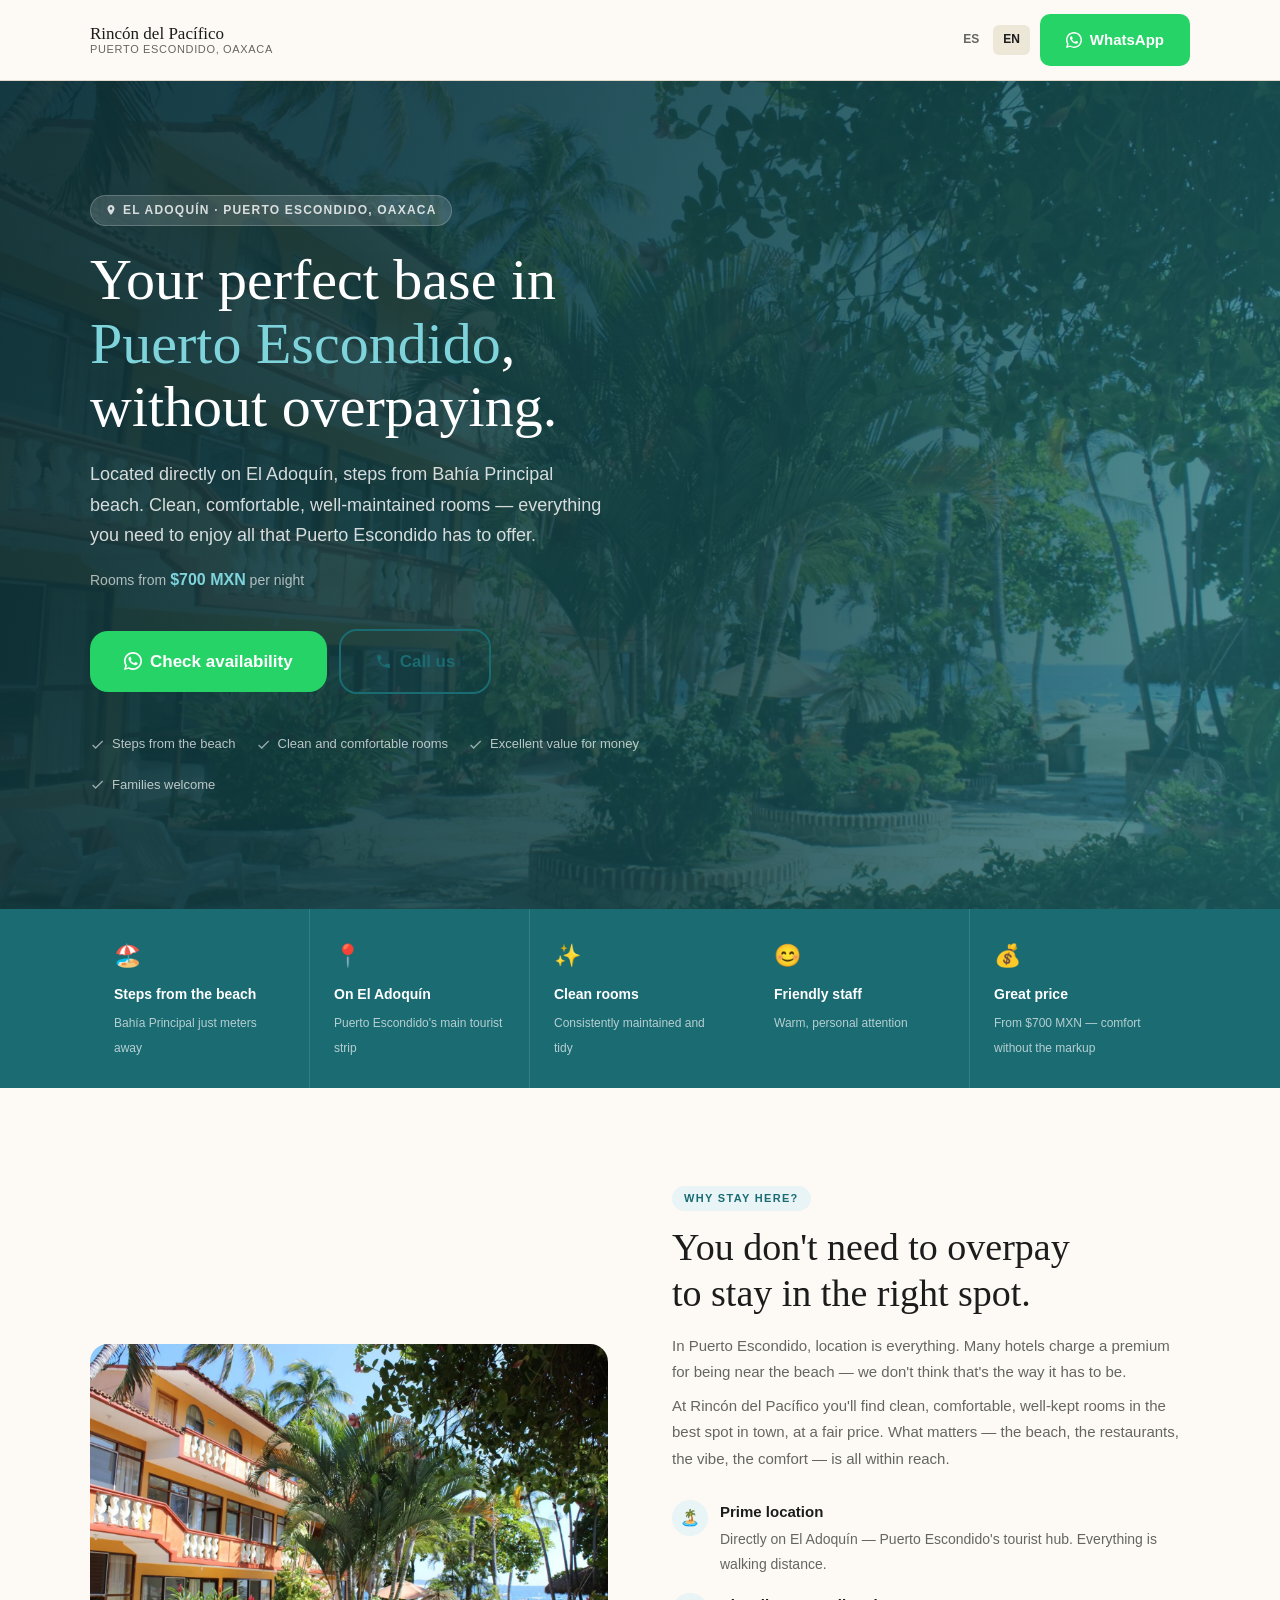
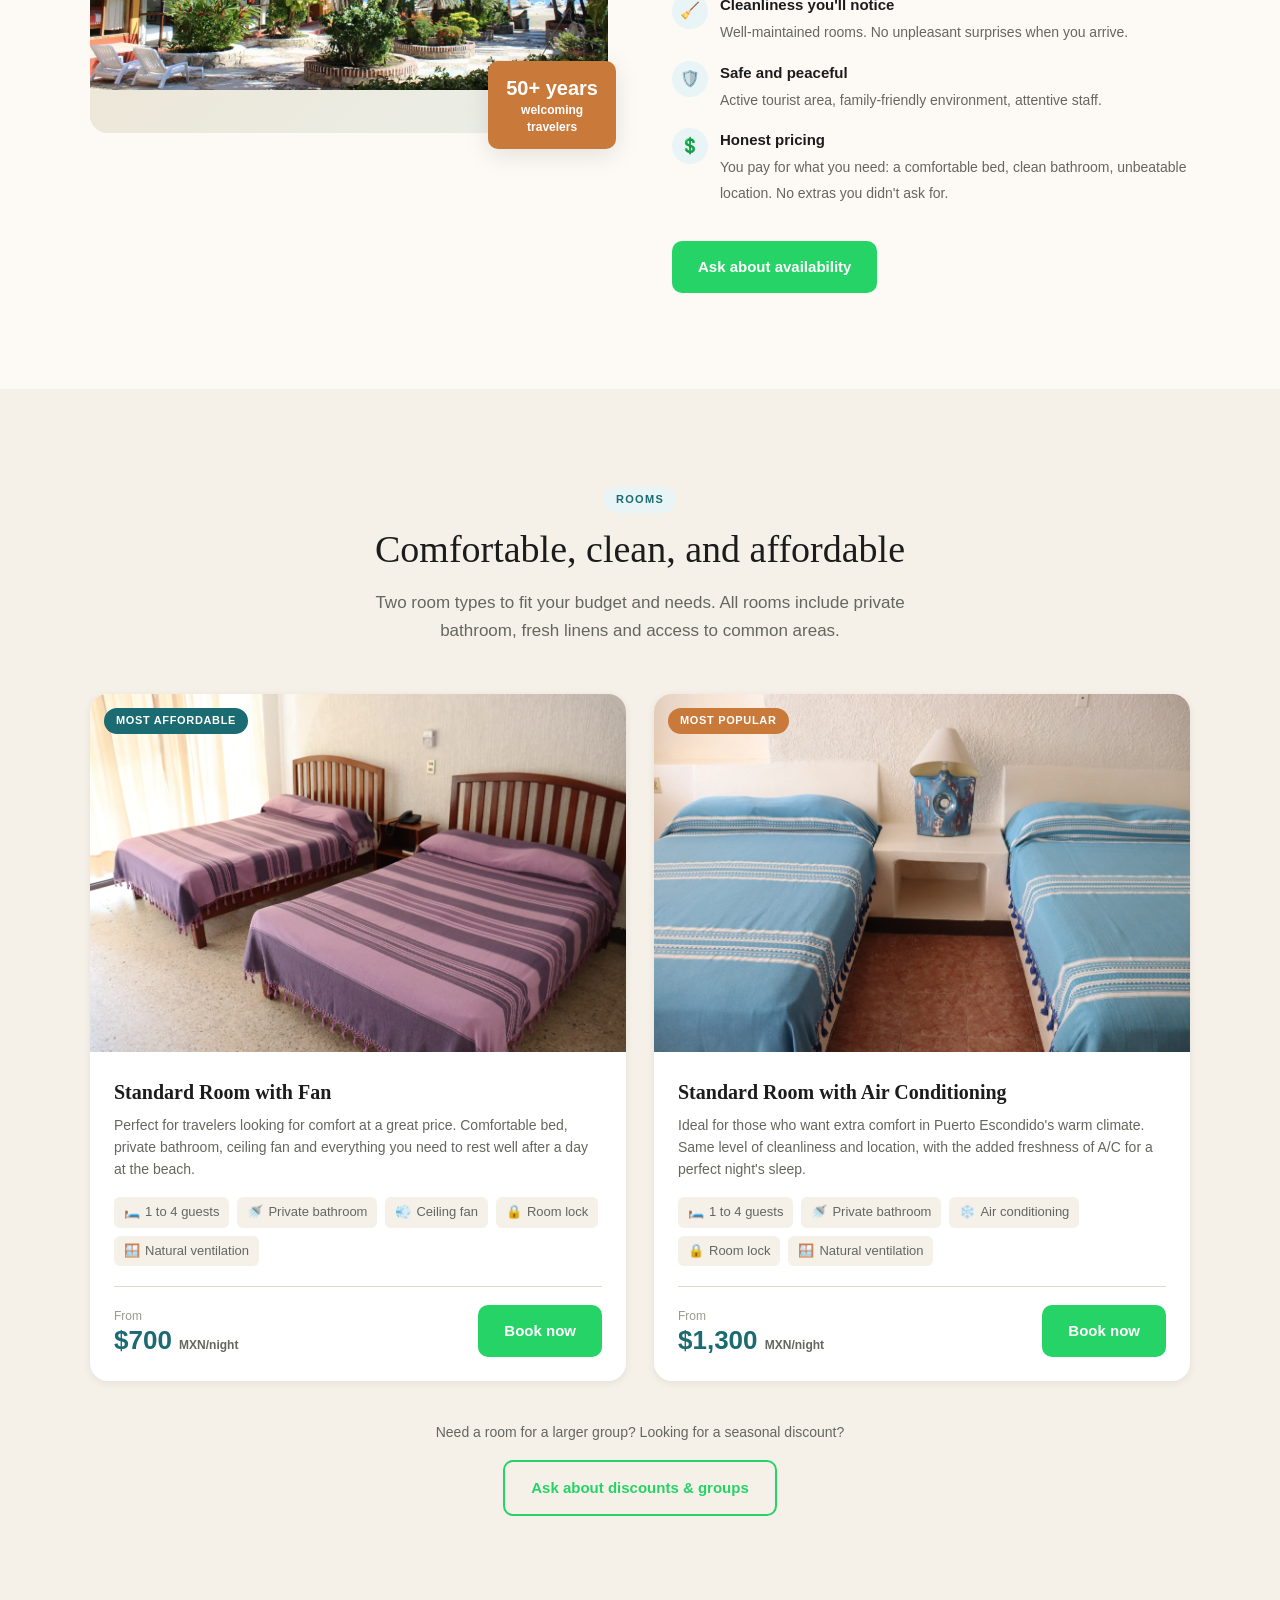
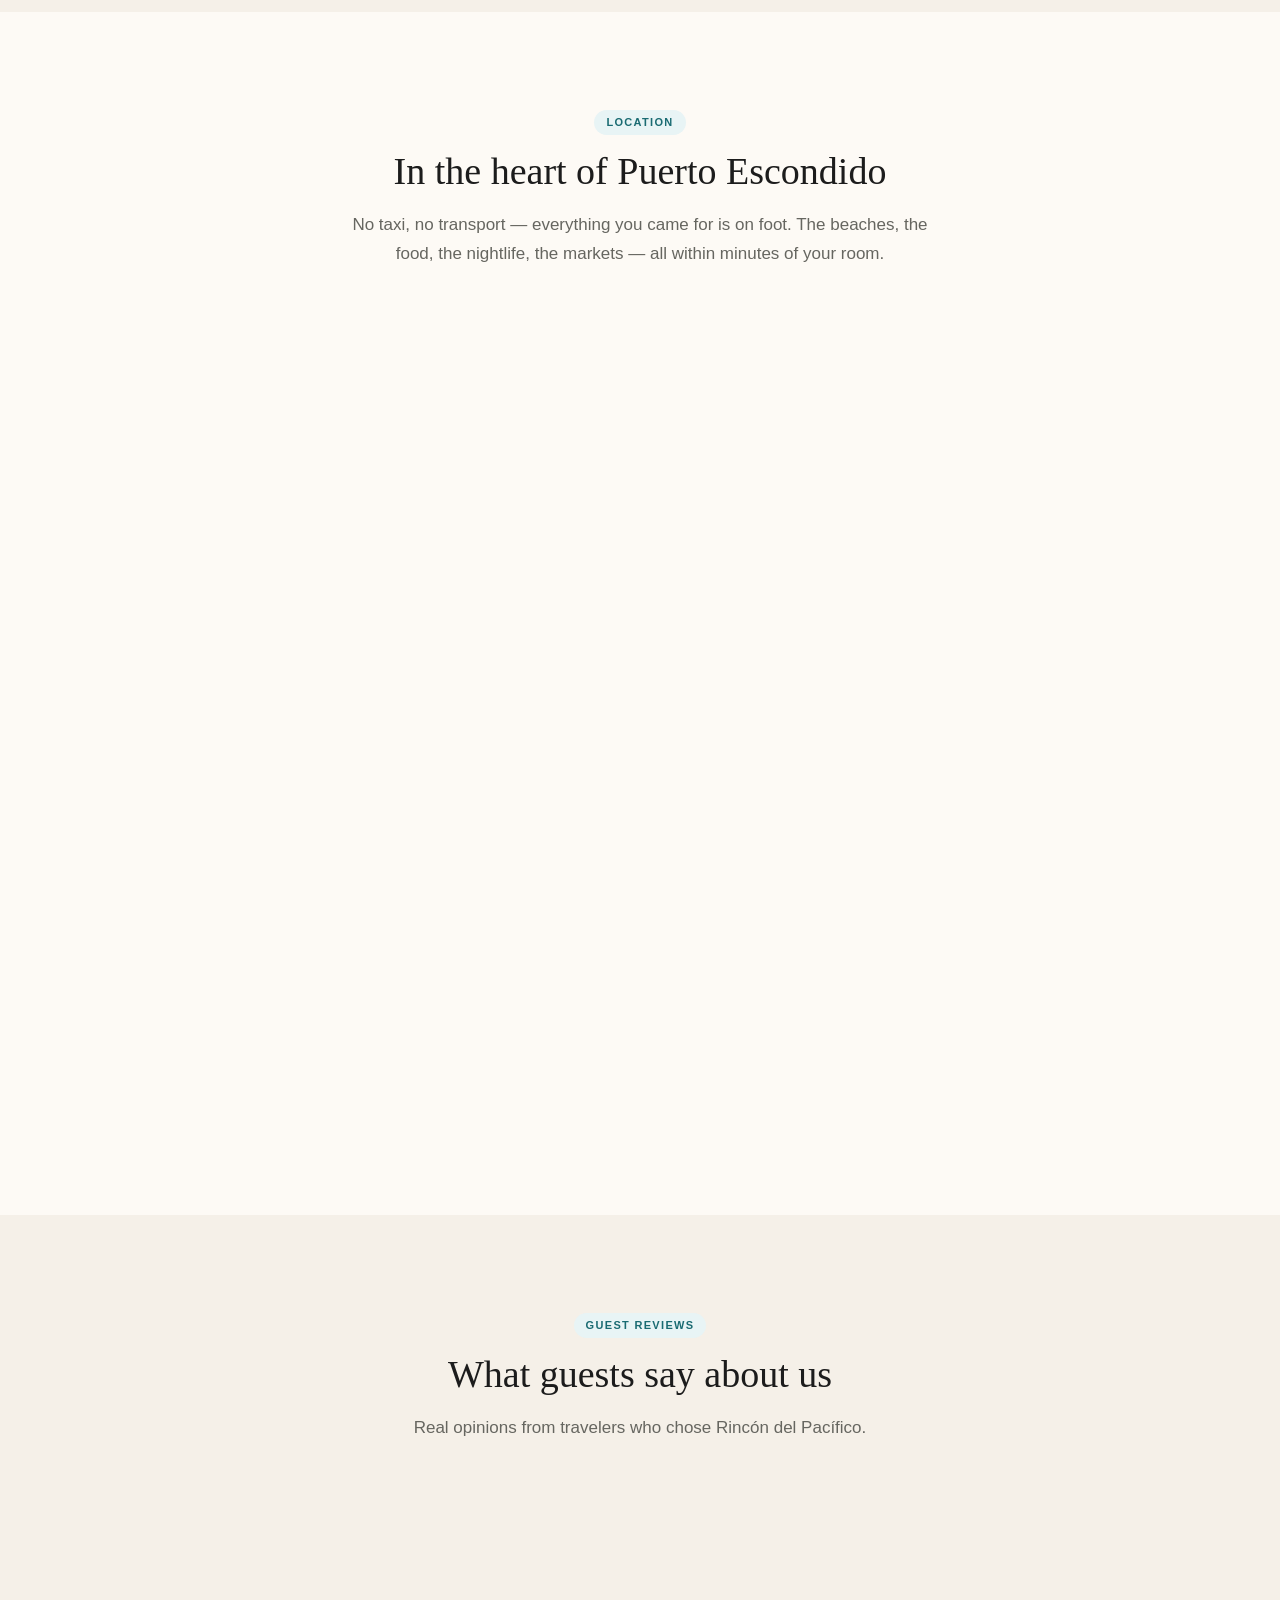
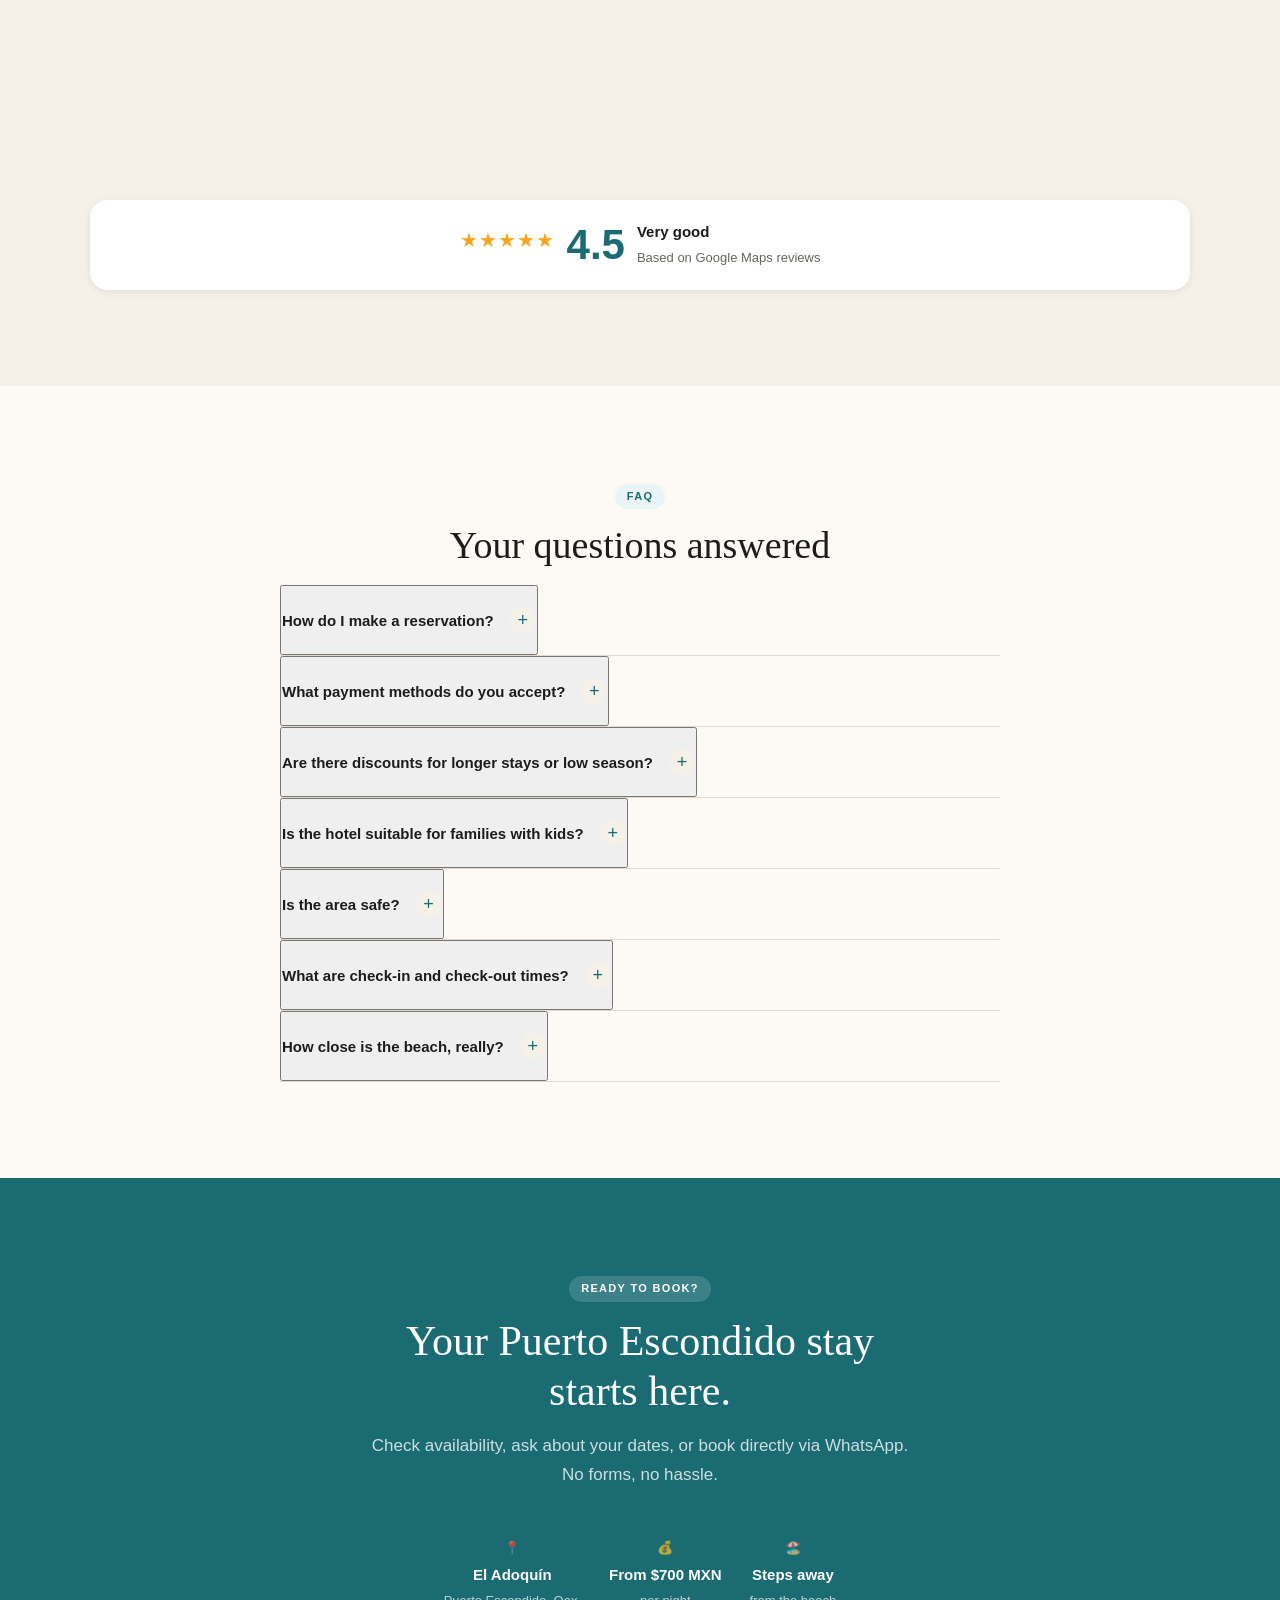
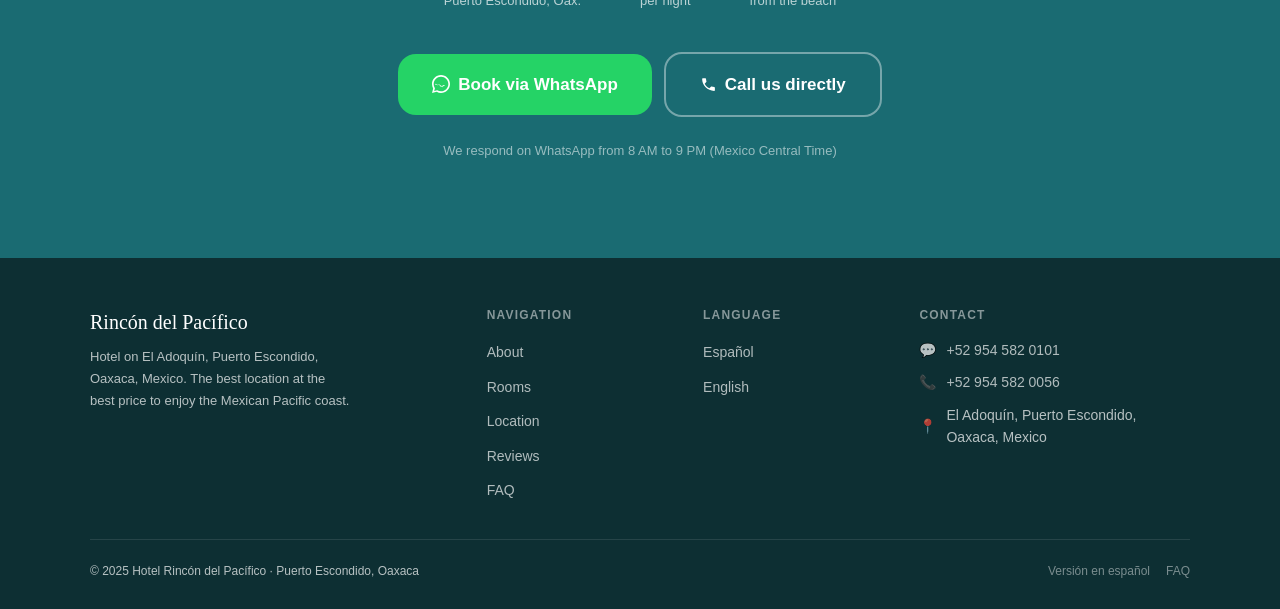
==== commit 2381fcda: "added images" ====
--- a/index-en.html
+++ b/index-en.html
@@ -19,8 +19,8 @@
   <meta property="og:description"
     content="Hotel in the heart of El Adoquín, steps from the beach. Clean, comfortable and great value. Book via WhatsApp." />
   <!-- og:image placeholder — replace with actual hotel photo URL -->
-  <meta property="og:image" content="https://rincondelpacifico.mx/img/og-hotel.jpg" />
-  <meta property="og:url" content="https://rincondelpacifico.mx/index-en.html" />
+  <meta property="og:image" content="https://rincondelpacifico.com.mx/img/og-hotel.jpg" />
+  <meta property="og:url" content="https://rincondelpacifico.com.mx/index-en.html" />
   <meta property="og:locale" content="en_US" />
 
   <!-- Local Business structured data -->
@@ -39,7 +39,7 @@
     },
     "telephone": "+529545820056",
     "priceRange": "$$",
-    "url": "https://rincondelpacifico.mx"
+    "url": "https://rincondelpacifico.com.mx"
   }
   </script>
 
@@ -97,7 +97,7 @@
       <div class="hero-bg">
         <!-- IMAGE PLACEHOLDER — replace with high-quality photo of hotel exterior, beach, or Adoquín view
              Recommended: 1600×900px, WebP format, alt="View of Bahía Principal beach from Hotel Rincón del Pacífico in Puerto Escondido" -->
-        <img src="img/hero.jpg"
+        <img src="img/hero.webp"
              alt="View of Bahía Principal beach and El Adoquín in Puerto Escondido, Oaxaca"
              loading="eager"
              width="1600"
@@ -229,6 +229,9 @@
           <!-- Visual -->
           <div class="why-visual reveal">
             <div class="why-img-wrap">
+              <img src="img/hero.webp"
+                      alt="Exterior of Hotel Rincón del Pacífico in Puerto Escondido"
+                    />
               <!-- IMAGE PLACEHOLDER — replace with hotel exterior or courtyard photo
                    Recommended: 800×600px, alt="Exterior of Hotel Rincón del Pacífico in Puerto Escondido" -->
               <div class="why-img-placeholder" role="img" aria-label="Hotel photo — coming soon">
@@ -236,7 +239,7 @@
               </div>
             </div>
             <div class="why-badge" aria-label="Over 10 years welcoming guests">
-              <strong>10+ years</strong>
+              <strong>50+ years</strong>
               welcoming<br />travelers
             </div>
           </div>
@@ -323,11 +326,12 @@
           <!-- Room 1: Fan -->
           <article class="room-card reveal" aria-label="Standard Room with Fan">
             <div class="room-img">
+              <img src="img/IMG_7645.webp"
+                      alt="Standard room with ceiling fan at Hotel Rincón del Pacífico"
+                    />
               <!-- IMAGE PLACEHOLDER — replace with fan room photo
                    Recommended: 800×450px, alt="Standard room with ceiling fan at Hotel Rincón del Pacífico" -->
-              <div class="room-img-placeholder" role="img" aria-label="Standard room with fan photo — coming soon">
-                📷 Standard Room<br /><small>Photo coming soon</small>
-              </div>
+             
               <span class="room-badge">Most affordable</span>
             </div>
             <div class="room-body">
@@ -363,11 +367,12 @@
           <!-- Room 2: AC -->
           <article class="room-card reveal reveal-delay-2" aria-label="Standard Room with Air Conditioning">
             <div class="room-img">
+              <img src="img/IMG_7621.webp"
+                      alt="Standard room with air conditioning at Hotel Rincón del Pacífico"
+                    />
               <!-- IMAGE PLACEHOLDER — replace with AC room photo
                    Recommended: 800×450px, alt="Standard room with air conditioning at Hotel Rincón del Pacífico" -->
-              <div class="room-img-placeholder" role="img" aria-label="Standard room with AC photo — coming soon">
-                📷 Room with A/C<br /><small>Photo coming soon</small>
-              </div>
+            
               <span class="room-badge" style="background: var(--accent);">Most popular</span>
             </div>
             <div class="room-body">
@@ -440,15 +445,7 @@
           <!-- Map -->
           <div class="reveal">
             <div class="location-map">
-              <!-- MAP PLACEHOLDER — replace this div with a Google Maps iframe embed
-                   Example:
-                   <iframe
-                     src="https://www.google.com/maps/embed?pb=..."
-                     width="100%" height="100%" style="border:0;" allowfullscreen=""
-                     loading="lazy" referrerpolicy="no-referrer-when-downgrade"
-                     title="Location of Hotel Rincón del Pacífico in Puerto Escondido">
-                   </iframe>
-              -->
+              <iframe src="https://www.google.com/maps/embed?pb=!1m18!1m12!1m3!1d3837.9078024408705!2d-97.06595262562877!3d15.861442344968578!2m3!1f0!2f0!3f0!3m2!1i1024!2i768!4f13.1!3m3!1m2!1s0x85b8f78591d3a06d%3A0x51a870d659944625!2sRincon%20Del%20Pacifico!5e0!3m2!1ses-419!2smx!4v1775486428323!5m2!1ses-419!2smx" width="600" height="450" style="border:0;" allowfullscreen="" loading="lazy" referrerpolicy="no-referrer-when-downgrade"></iframe>
               <div class="location-map-placeholder" role="img" aria-label="Location map — El Adoquín, Puerto Escondido">
                 <span class="map-pin" aria-hidden="true">📍</span>
                 <strong>Hotel Rincón del Pacífico</strong>
--- a/styles.css
+++ b/styles.css
@@ -453,6 +453,7 @@
   display: flex;
   align-items: center;
   justify-content: center;
+  object-fit: cover;
   background: linear-gradient(135deg, var(--sand-dark), var(--ocean-pale));
   color: var(--text-muted);
   font-size: 13px;
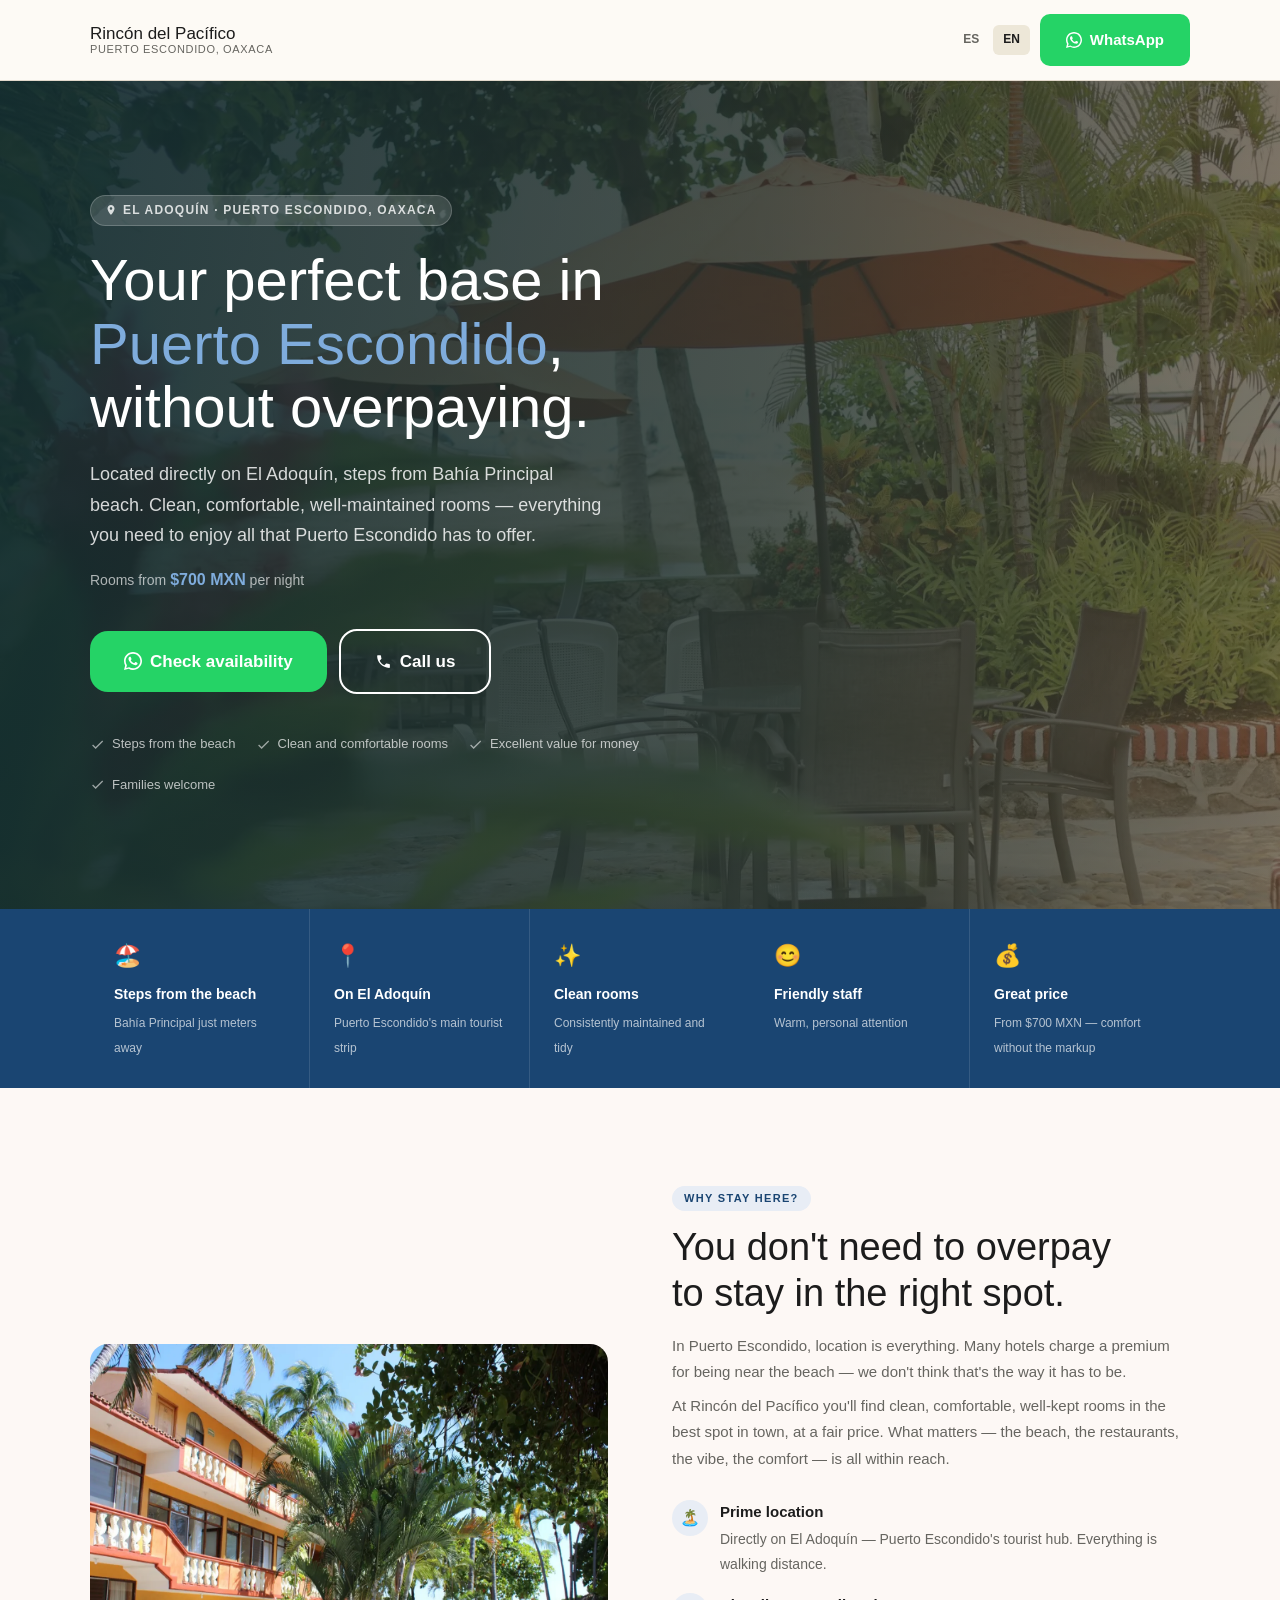
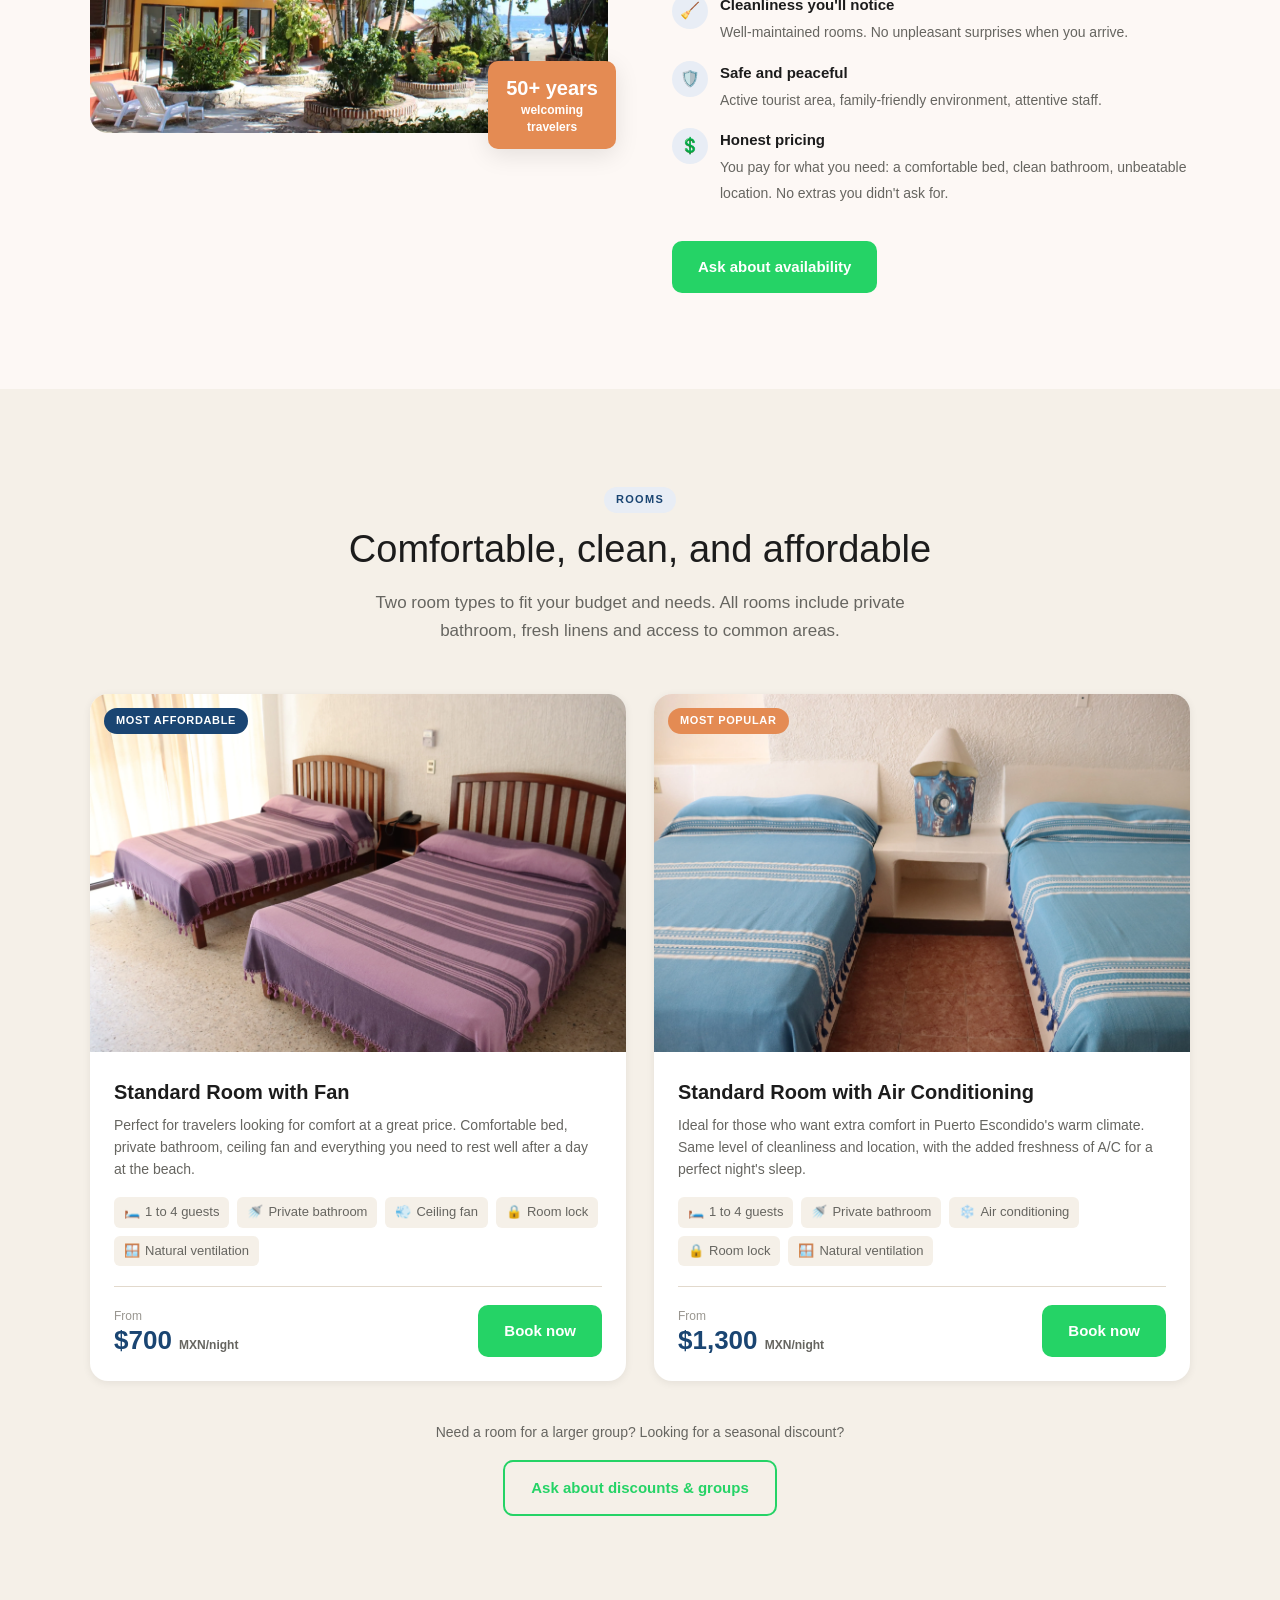
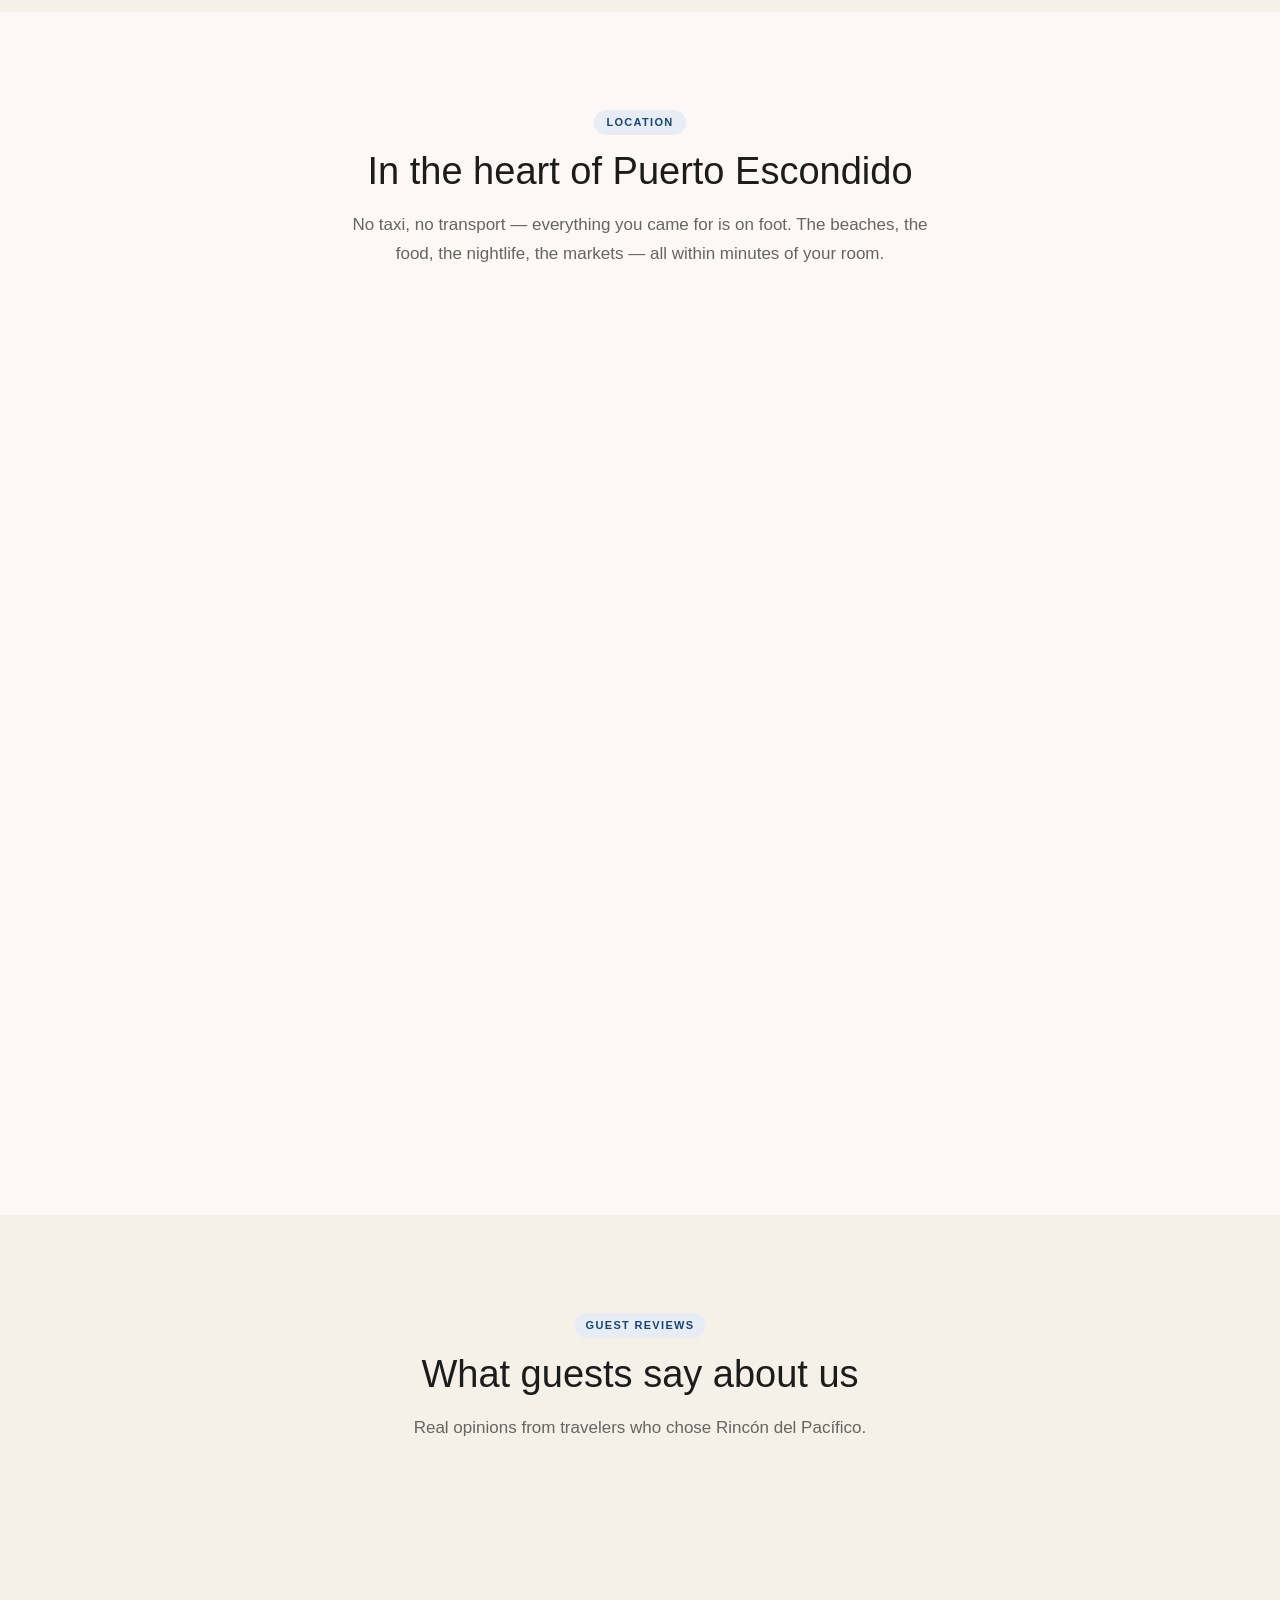
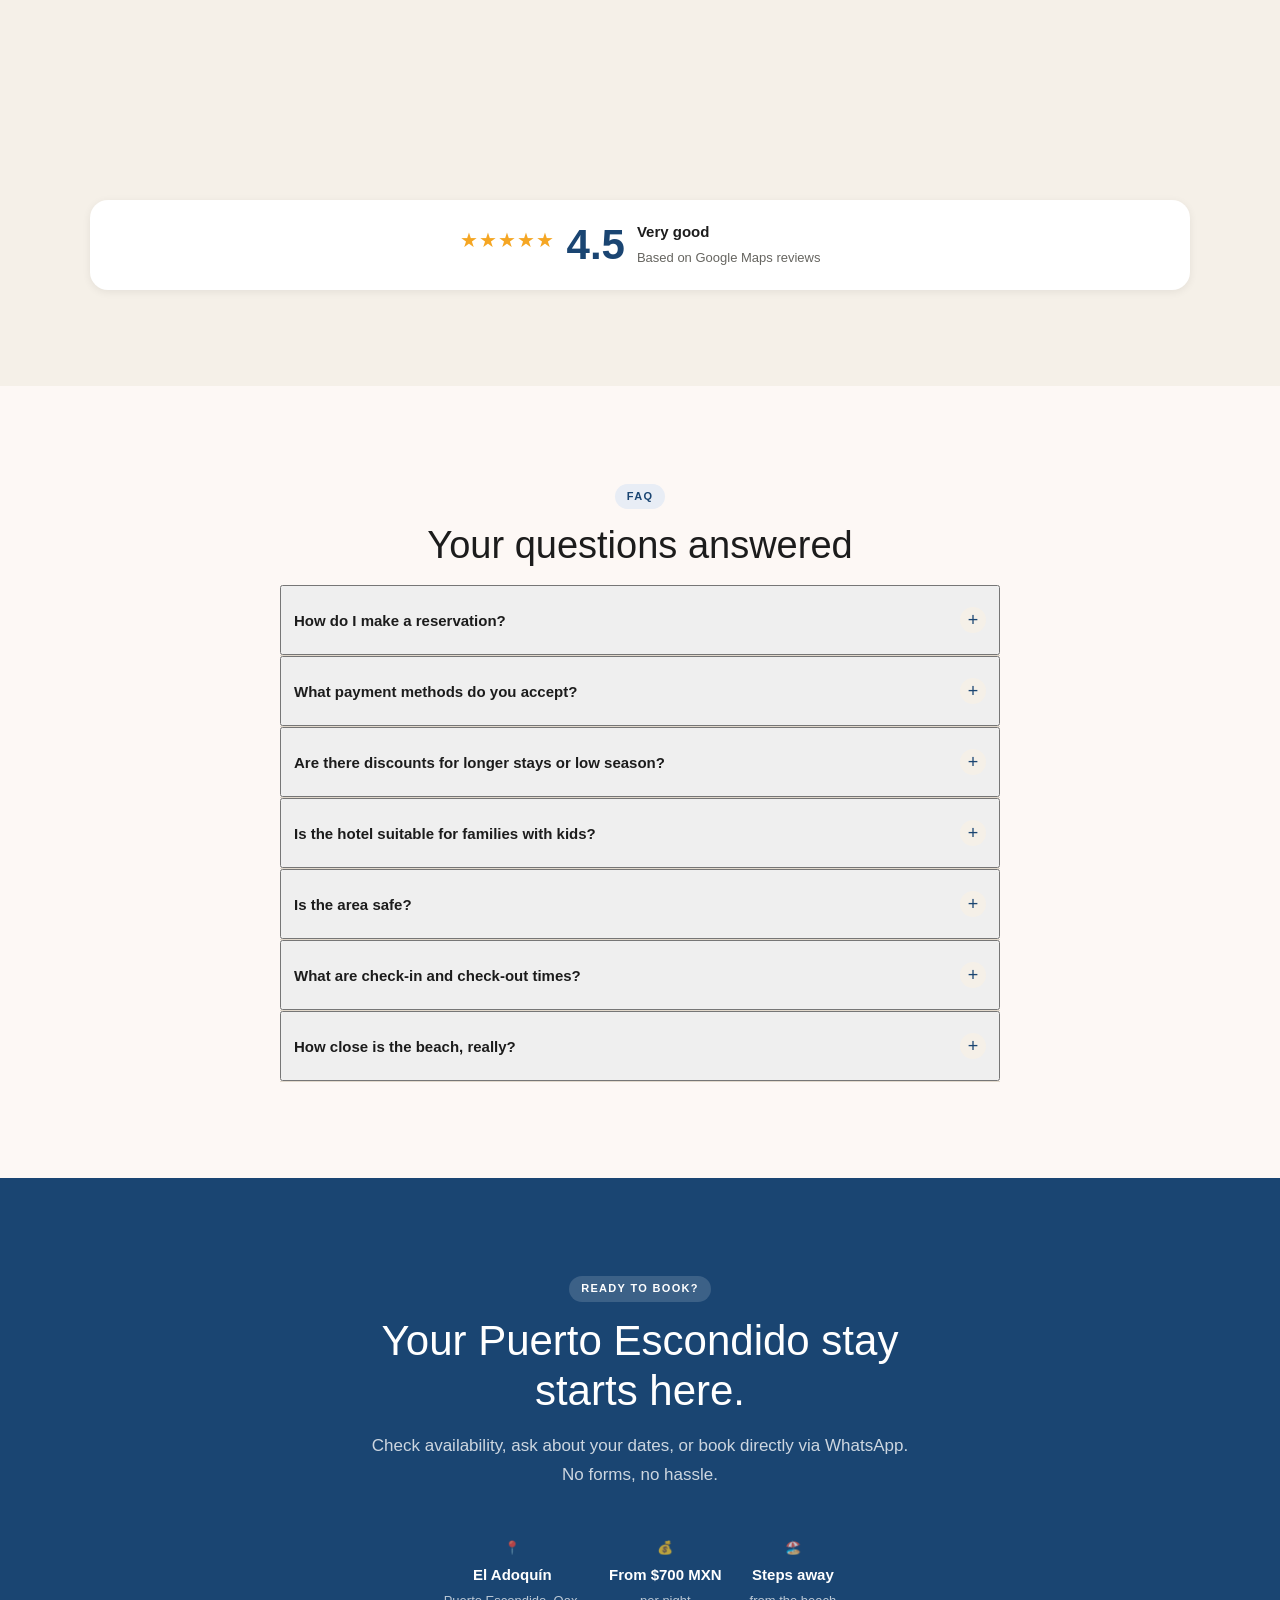
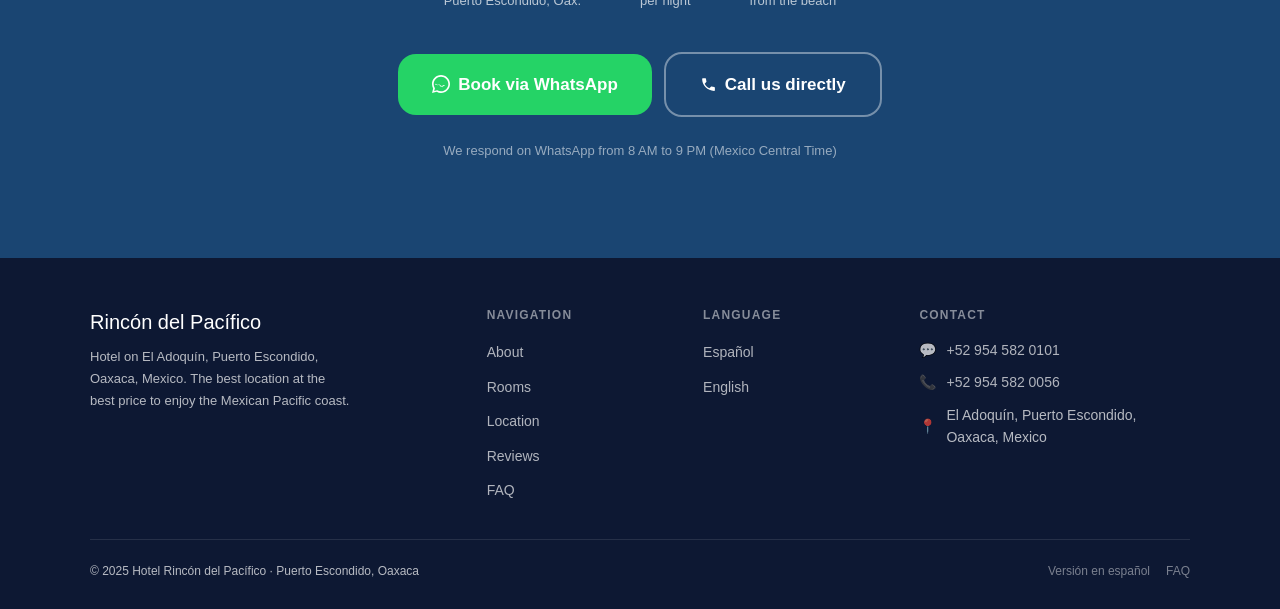
==== commit c5d293ac: "Style" ====
--- a/index-en.html
+++ b/index-en.html
@@ -97,7 +97,7 @@
       <div class="hero-bg">
         <!-- IMAGE PLACEHOLDER — replace with high-quality photo of hotel exterior, beach, or Adoquín view
              Recommended: 1600×900px, WebP format, alt="View of Bahía Principal beach from Hotel Rincón del Pacífico in Puerto Escondido" -->
-        <img src="img/hero.webp"
+        <img src="img/IMG_9625.webp"
              alt="View of Bahía Principal beach and El Adoquín in Puerto Escondido, Oaxaca"
              loading="eager"
              width="1600"
@@ -142,7 +142,7 @@
               Check availability
             </a>
             <a href="tel:+529545820056"
-               class="btn btn-call btn-lg"
+               class="btn btn-call-two btn-lg"
                aria-label="Call the hotel">
               <svg width="17" height="17" viewBox="0 0 24 24" fill="currentColor" aria-hidden="true">
                 <path d="M6.62 10.79c1.44 2.83 3.76 5.14 6.59 6.59l2.2-2.2c.27-.27.67-.36 1.02-.24 1.12.37 2.33.57 3.57.57.55 0 1 .45 1 1V20c0 .55-.45 1-1 1-9.39 0-17-7.61-17-17 0-.55.45-1 1-1h3.5c.55 0 1 .45 1 1 0 1.25.2 2.45.57 3.57.11.35.03.74-.25 1.02l-2.2 2.2z"/>
@@ -445,7 +445,7 @@
           <!-- Map -->
           <div class="reveal">
             <div class="location-map">
-              <iframe src="https://www.google.com/maps/embed?pb=!1m18!1m12!1m3!1d3837.9078024408705!2d-97.06595262562877!3d15.861442344968578!2m3!1f0!2f0!3f0!3m2!1i1024!2i768!4f13.1!3m3!1m2!1s0x85b8f78591d3a06d%3A0x51a870d659944625!2sRincon%20Del%20Pacifico!5e0!3m2!1ses-419!2smx!4v1775486428323!5m2!1ses-419!2smx" width="600" height="450" style="border:0;" allowfullscreen="" loading="lazy" referrerpolicy="no-referrer-when-downgrade"></iframe>
+              <iframe src="https://www.google.com/maps/embed?pb=!1m18!1m12!1m3!1d3837.9078024408705!2d-97.06595262562877!3d15.861442344968578!2m3!1f0!2f0!3f0!3m2!1i1024!2i768!4f13.1!3m3!1m2!1s0x85b8f78591d3a06d%3A0x51a870d659944625!2sRincon%20Del%20Pacifico!5e0!3m2!1ses-419!2smx!4v1775486428323!5m2!1ses-419!2smx" width="100%" height="100%" style="border:0;" allowfullscreen="" loading="lazy" referrerpolicy="no-referrer-when-downgrade"></iframe>
               <div class="location-map-placeholder" role="img" aria-label="Location map — El Adoquín, Puerto Escondido">
                 <span class="map-pin" aria-hidden="true">📍</span>
                 <strong>Hotel Rincón del Pacífico</strong>
--- a/styles.css
+++ b/styles.css
@@ -13,16 +13,16 @@
 :root {
   --sand:       #F5F0E8;
   --sand-dark:  #EDE7D8;
-  --ocean:      #1A6B72;
-  --ocean-light:#2A8A93;
-  --ocean-pale: #E8F4F5;
-  --warm-white: #FDFAF5;
+  --ocean:      #1a4572;
+  --ocean-light:#2a7093;
+  --ocean-pale: #e8edf5;
+  --warm-white: #fdf8f5;
   --text:       #1C1C1C;
-  --text-muted: #666660;
-  --text-light: #999990;
+  --text-muted: #666560;
+  --text-light: #999690;
   --wa-green:   #25D366;
   --wa-dark:    #1DA851;
-  --accent:     #C9793A;
+  --accent:     #E48B53;
   --accent-light:#F0D4B8;
   --border:     #E2D9CC;
   --radius:     10px;
@@ -30,7 +30,7 @@
   --shadow-sm:  0 2px 8px rgba(0,0,0,0.07);
   --shadow-md:  0 6px 24px rgba(0,0,0,0.10);
   --shadow-lg:  0 16px 48px rgba(0,0,0,0.13);
-  --font-body:  'Georgia', serif;
+  --font-body:  'Montserrat', sans-serif;
   --font-ui:    -apple-system, BlinkMacSystemFont, 'Segoe UI', Roboto, sans-serif;
   --max-w:      1140px;
   --section-py: 72px;
@@ -52,6 +52,7 @@
 img {
   display: block;
   max-width: 100%;
+  min-height: 100%;
 }
 
 a {
@@ -149,9 +150,20 @@
   border: 2px solid var(--ocean);
 }
 
+.btn-call-two {
+  background: transparent;
+  color: #ffffff;
+  border: 2px solid #ffffff;
+}
+
 .btn-call:hover {
   background: var(--ocean);
   color: #fff;
+}
+
+.btn-call-two:hover {
+  background: #ffffff;
+  color: var(--ocean);
 }
 
 .btn-wa-outline {
@@ -264,14 +276,14 @@
   display: flex;
   align-items: center;
   overflow: hidden;
-  background: #0F3D42;
+  background: #0f1a42;
 }
 
 .hero-bg {
   position: absolute;
   inset: 0;
   /* IMAGE PLACEHOLDER — replace src with actual hero photo */
-  background: linear-gradient(135deg, #0F3D42 0%, #1A6B72 40%, #2A8A93 100%);
+  background: linear-gradient(135deg, #5a2a12a5 0%, #72461ac2 40%, #93672ab4 100%);
   z-index: 0;
 }
 
@@ -328,7 +340,7 @@
 
 .hero-title em {
   font-style: normal;
-  color: #7FD4DC;
+  color: #7facdc;
 }
 
 .hero-sub {
@@ -346,7 +358,7 @@
 }
 
 .hero-price-hint strong {
-  color: #7FD4DC;
+  color: #7facdc;
   font-size: 16px;
 }
 
@@ -453,7 +465,6 @@
   display: flex;
   align-items: center;
   justify-content: center;
-  object-fit: cover;
   background: linear-gradient(135deg, var(--sand-dark), var(--ocean-pale));
   color: var(--text-muted);
   font-size: 13px;
@@ -880,13 +891,14 @@
   align-items: center;
   justify-content: space-between;
   gap: 16px;
-  padding: 20px 0;
+  padding: 20px 12px;
   cursor: pointer;
   font-size: 15px;
   font-weight: 600;
   color: var(--text);
   transition: color 0.15s;
   user-select: none;
+  width: 100%;
 }
 
 .faq-q:hover {
@@ -992,7 +1004,7 @@
 
 /* --- Footer --- */
 .site-footer {
-  background: #0D2F33;
+  background: #0d1833;
   color: rgba(255,255,255,0.70);
   padding: 48px 0 28px;
 }
